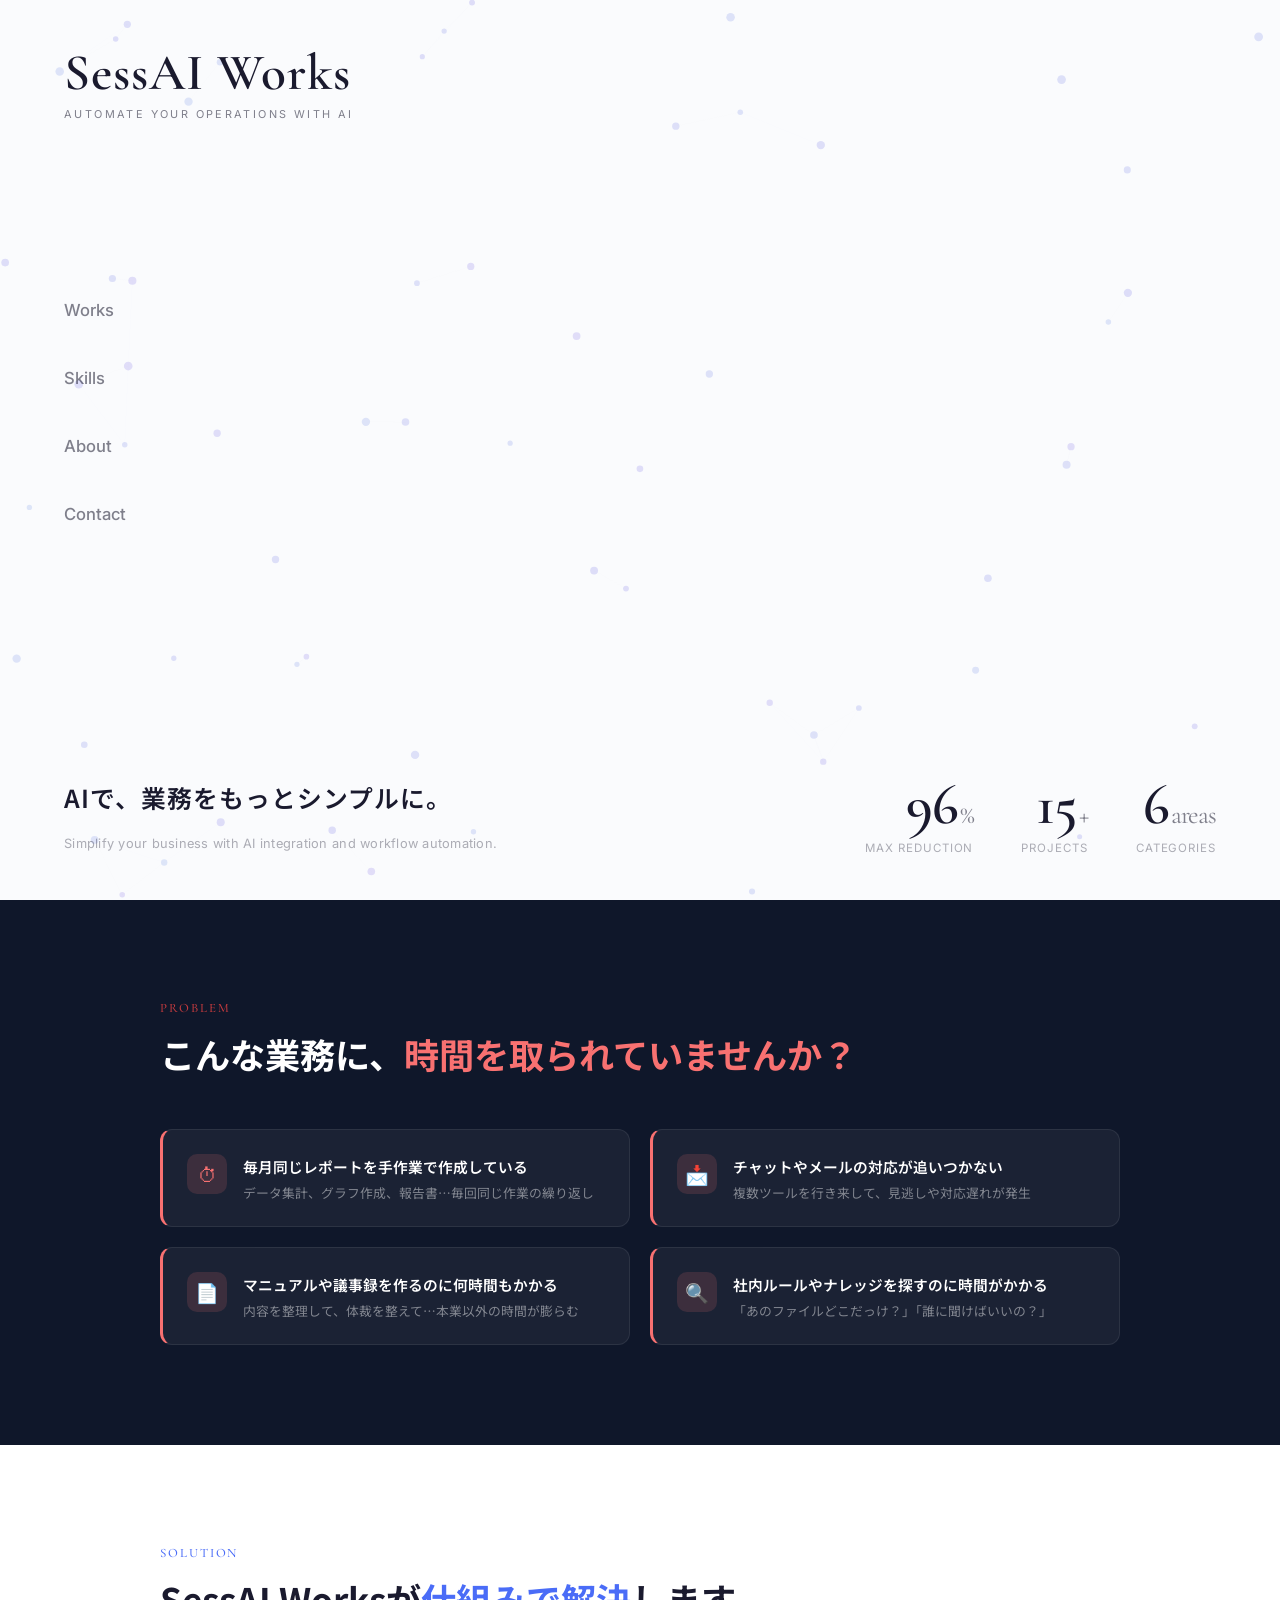
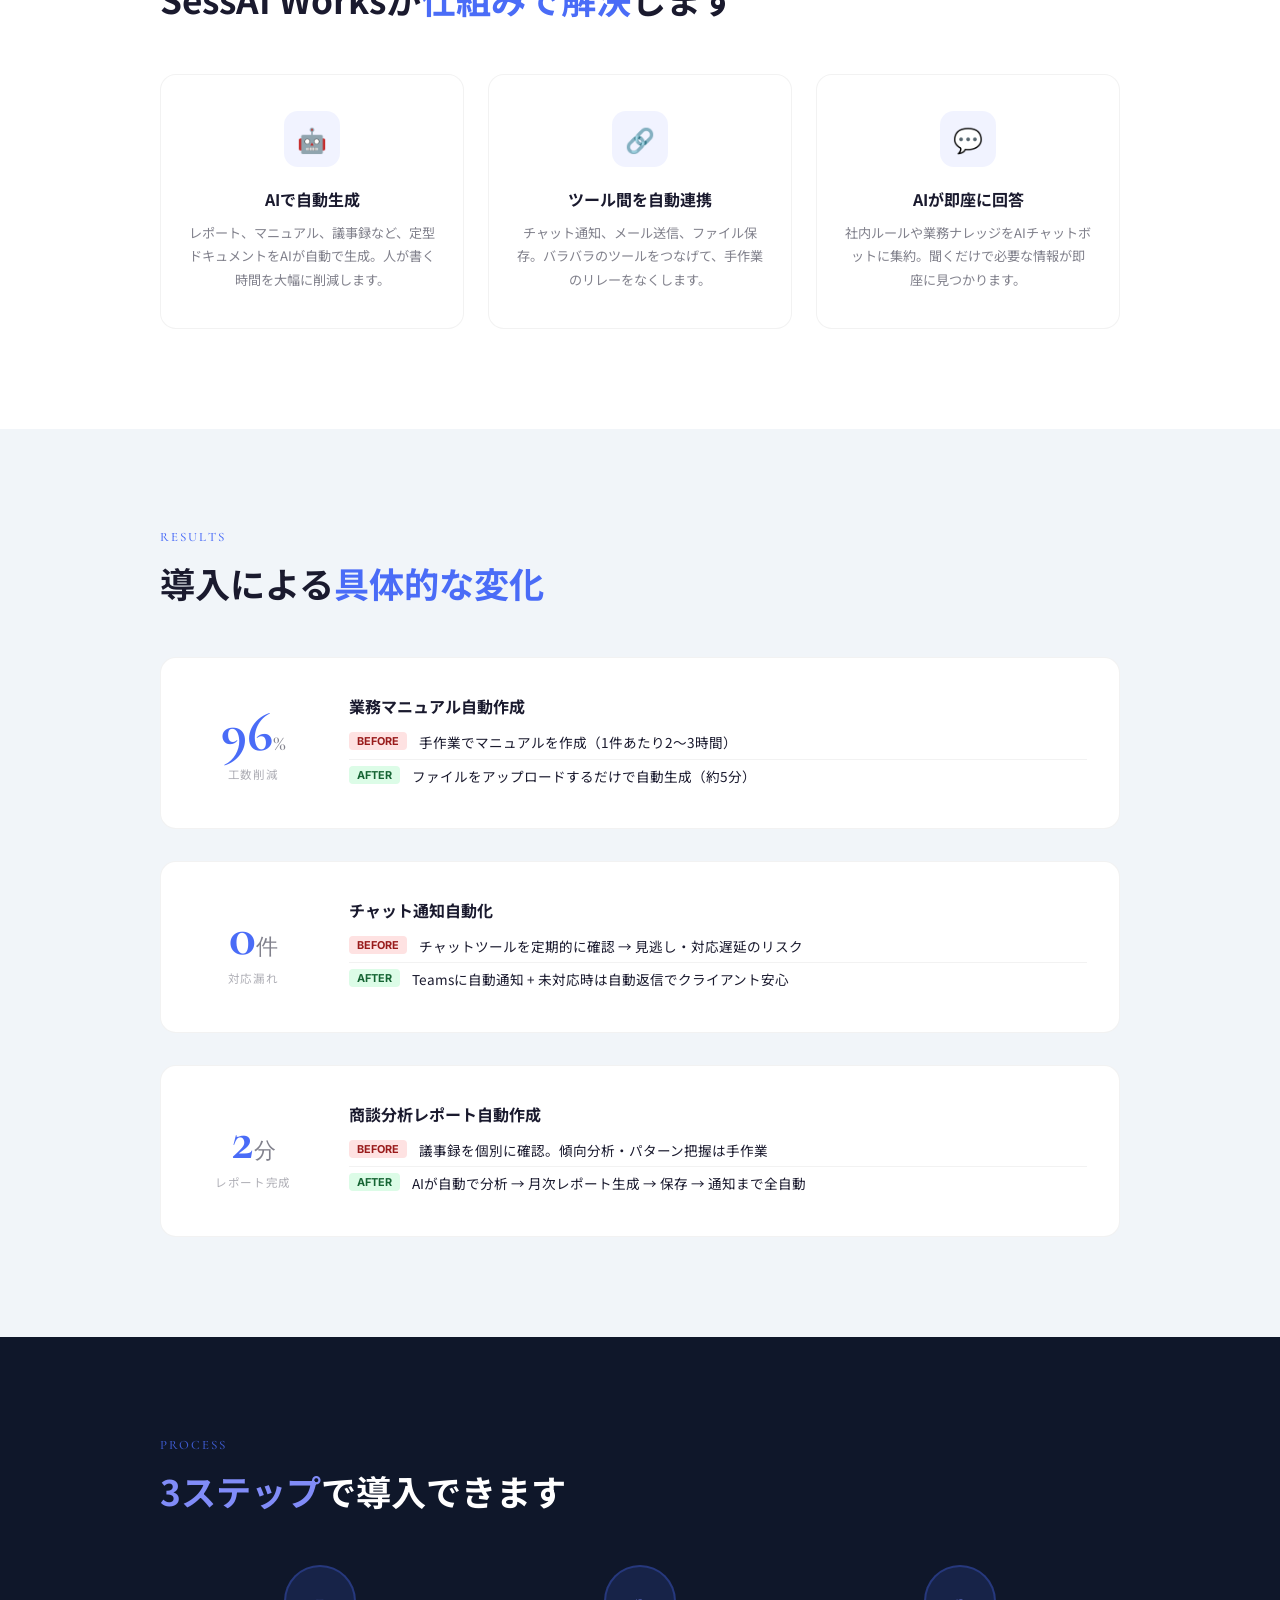
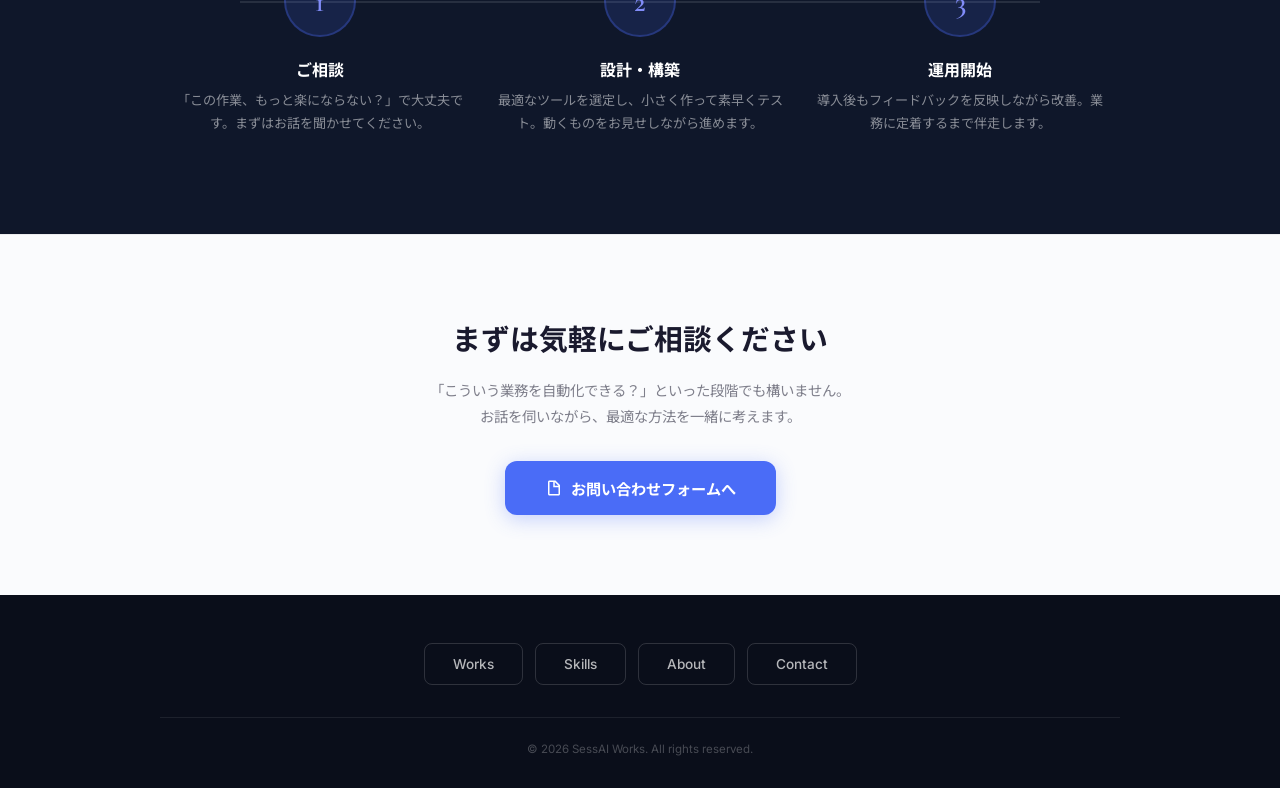
==== index.html @ 633308e2 "全ページ: フッターをナビボタン+コピーライトのみにシンプル化 - ブランド説明・Contact情報・Pagesヘッダーを削除 - Works/Skills/About/Contactの4ボタンを横並" ====
<!DOCTYPE html>
<html lang="ja">
<head>
<meta charset="UTF-8">
<meta name="viewport" content="width=device-width, initial-scale=1.0">
<title>SessAI Works — Automate your operations with AI</title>
<meta name="description" content="SessAI Works - AIやノーコードツールを活用した業務自動化。">
<link rel="preconnect" href="https://fonts.googleapis.com">
<link rel="preconnect" href="https://fonts.gstatic.com" crossorigin>
<link href="https://fonts.googleapis.com/css2?family=Cormorant+Garamond:wght@400;500;600;700&family=Noto+Sans+JP:wght@300;400;500;600;700&family=Inter:wght@300;400;500;600;700&display=swap" rel="stylesheet">
<link rel="stylesheet" href="css/style.css">
<link rel="stylesheet" href="css/lp.css">
<link rel="stylesheet" href="css/animations.css">
</head>
<body class="page-lp">

<!-- ===== FIRST VIEW (既存) ===== -->
<canvas id="bg-canvas"></canvas>

<div class="home-overlay">
  <div class="home-identity wipe-group">
    <h1 class="brand-name wipe-reveal">SessAI Works</h1>
    <p class="brand-tagline wipe-reveal">Automate your operations with AI</p>
  </div>

  <nav class="home-nav reveal-up">
    <a href="works.html">Works</a>
    <a href="skills.html">Skills</a>
    <a href="about.html">About</a>
    <a href="contact.html">Contact</a>
  </nav>

  <div class="home-bottom">
    <div class="home-headline">
      <p class="headline-ja wipe-reveal">AIで、業務をもっとシンプルに。</p>
      <p class="headline-en wipe-reveal">Simplify your business with AI integration and workflow automation.</p>
    </div>
    <div class="home-numbers reveal-up" id="home-numbers">
      <div class="number-item">
        <span class="number-value" id="stat-reduction">96<span class="number-unit">%</span></span>
        <span class="number-label">Max Reduction</span>
      </div>
      <div class="number-item">
        <span class="number-value" id="stat-projects">15<span class="number-unit">+</span></span>
        <span class="number-label">Projects</span>
      </div>
      <div class="number-item">
        <span class="number-value" id="stat-categories">6<span class="number-unit">areas</span></span>
        <span class="number-label">Categories</span>
      </div>
    </div>
  </div>
</div>

<!-- ===== 1. PAIN POINTS — 課題提起 ===== -->
<section class="lp-section lp-pain">
  <div class="lp-inner">
    <p class="lp-section-label wipe-reveal">Problem</p>
    <h2 class="lp-section-title wipe-reveal">こんな業務に、<span class="accent">時間を取られていませんか？</span></h2>
    <div class="lp-pain-list stagger-children">
      <div class="lp-pain-item">
        <div class="lp-pain-icon">⏱</div>
        <div>
          <div class="lp-pain-text">毎月同じレポートを手作業で作成している</div>
          <div class="lp-pain-sub">データ集計、グラフ作成、報告書…毎回同じ作業の繰り返し</div>
        </div>
      </div>
      <div class="lp-pain-item">
        <div class="lp-pain-icon">📩</div>
        <div>
          <div class="lp-pain-text">チャットやメールの対応が追いつかない</div>
          <div class="lp-pain-sub">複数ツールを行き来して、見逃しや対応遅れが発生</div>
        </div>
      </div>
      <div class="lp-pain-item">
        <div class="lp-pain-icon">📄</div>
        <div>
          <div class="lp-pain-text">マニュアルや議事録を作るのに何時間もかかる</div>
          <div class="lp-pain-sub">内容を整理して、体裁を整えて…本業以外の時間が膨らむ</div>
        </div>
      </div>
      <div class="lp-pain-item">
        <div class="lp-pain-icon">🔍</div>
        <div>
          <div class="lp-pain-text">社内ルールやナレッジを探すのに時間がかかる</div>
          <div class="lp-pain-sub">「あのファイルどこだっけ？」「誰に聞けばいいの？」</div>
        </div>
      </div>
    </div>
  </div>
</section>

<!-- ===== 2. SOLUTION — 解決策 ===== -->
<section class="lp-section lp-solution">
  <div class="lp-inner">
    <p class="lp-section-label wipe-reveal">Solution</p>
    <h2 class="lp-section-title wipe-reveal">SessAI Worksが<span class="accent">仕組みで解決</span>します</h2>
    <div class="lp-solution-grid stagger-children">
      <div class="lp-solution-card">
        <div class="lp-solution-icon">🤖</div>
        <h3>AIで自動生成</h3>
        <p>レポート、マニュアル、議事録など、定型ドキュメントをAIが自動で生成。人が書く時間を大幅に削減します。</p>
      </div>
      <div class="lp-solution-card">
        <div class="lp-solution-icon">🔗</div>
        <h3>ツール間を自動連携</h3>
        <p>チャット通知、メール送信、ファイル保存。バラバラのツールをつなげて、手作業のリレーをなくします。</p>
      </div>
      <div class="lp-solution-card">
        <div class="lp-solution-icon">💬</div>
        <h3>AIが即座に回答</h3>
        <p>社内ルールや業務ナレッジをAIチャットボットに集約。聞くだけで必要な情報が即座に見つかります。</p>
      </div>
    </div>
  </div>
</section>

<!-- ===== 3. RESULTS — Before/After 実績 ===== -->
<section class="lp-section lp-results">
  <div class="lp-inner">
    <p class="lp-section-label wipe-reveal">Results</p>
    <h2 class="lp-section-title wipe-reveal">導入による<span class="accent">具体的な変化</span></h2>
    <div class="lp-results-grid" id="lp-results-grid">
      <!-- data.jsから動的に生成、フォールバックは下記 -->
      <div class="lp-result-item reveal-up">
        <div class="lp-result-number">
          <div class="big">96<span class="unit">%</span></div>
          <div class="label">工数削減</div>
        </div>
        <div class="lp-result-body">
          <h3>業務マニュアル自動作成</h3>
          <div class="lp-result-ba">
            <span class="lp-result-ba-tag before">Before</span>
            <span class="lp-result-ba-text">手作業でマニュアルを作成（1件あたり2〜3時間）</span>
          </div>
          <div class="lp-result-ba">
            <span class="lp-result-ba-tag after">After</span>
            <span class="lp-result-ba-text">ファイルをアップロードするだけで自動生成（約5分）</span>
          </div>
        </div>
      </div>
      <div class="lp-result-item reveal-up">
        <div class="lp-result-number">
          <div class="big">0<span class="unit">件</span></div>
          <div class="label">対応漏れ</div>
        </div>
        <div class="lp-result-body">
          <h3>チャット通知自動化</h3>
          <div class="lp-result-ba">
            <span class="lp-result-ba-tag before">Before</span>
            <span class="lp-result-ba-text">チャットツールを定期的に確認 → 見逃し・対応遅延のリスク</span>
          </div>
          <div class="lp-result-ba">
            <span class="lp-result-ba-tag after">After</span>
            <span class="lp-result-ba-text">Teamsに自動通知 + 未対応時は自動返信でクライアント安心</span>
          </div>
        </div>
      </div>
      <div class="lp-result-item reveal-up">
        <div class="lp-result-number">
          <div class="big">2<span class="unit">分</span></div>
          <div class="label">レポート完成</div>
        </div>
        <div class="lp-result-body">
          <h3>商談分析レポート自動作成</h3>
          <div class="lp-result-ba">
            <span class="lp-result-ba-tag before">Before</span>
            <span class="lp-result-ba-text">議事録を個別に確認。傾向分析・パターン把握は手作業</span>
          </div>
          <div class="lp-result-ba">
            <span class="lp-result-ba-tag after">After</span>
            <span class="lp-result-ba-text">AIが自動で分析 → 月次レポート生成 → 保存 → 通知まで全自動</span>
          </div>
        </div>
      </div>
    </div>
  </div>
</section>

<!-- ===== 4. PROCESS — 導入の流れ（ダーク背景） ===== -->
<section class="lp-section lp-process">
  <div class="lp-inner">
    <p class="lp-section-label wipe-reveal">Process</p>
    <h2 class="lp-section-title wipe-reveal"><span class="accent">3ステップ</span>で導入できます</h2>
    <div class="lp-process-steps stagger-children">
      <div class="lp-process-step">
        <div class="lp-step-number">1</div>
        <div class="lp-step-title">ご相談</div>
        <div class="lp-step-desc">「この作業、もっと楽にならない？」で大丈夫です。まずはお話を聞かせてください。</div>
      </div>
      <div class="lp-process-step">
        <div class="lp-step-number">2</div>
        <div class="lp-step-title">設計・構築</div>
        <div class="lp-step-desc">最適なツールを選定し、小さく作って素早くテスト。動くものをお見せしながら進めます。</div>
      </div>
      <div class="lp-process-step">
        <div class="lp-step-number">3</div>
        <div class="lp-step-title">運用開始</div>
        <div class="lp-step-desc">導入後もフィードバックを反映しながら改善。業務に定着するまで伴走します。</div>
      </div>
    </div>
  </div>
</section>

<!-- ===== 5. CTA — お問い合わせ ===== -->
<section class="lp-cta">
  <div class="lp-inner">
    <h2 class="lp-cta-title reveal-up">まずは気軽にご相談ください</h2>
    <p class="lp-cta-desc reveal-up">「こういう業務を自動化できる？」といった段階でも構いません。<br>お話を伺いながら、最適な方法を一緒に考えます。</p>
    <a href="https://forms.gle/avxAvwP63AWKmj4L9" target="_blank" rel="noopener noreferrer" class="lp-cta-button reveal-up">
      <svg viewBox="0 0 24 24"><path d="M14 2H6c-1.1 0-2 .9-2 2v16c0 1.1.9 2 2 2h12c1.1 0 2-.9 2-2V8l-6-6zm-1 2l5 5h-5V4zM6 20V4h5v7h7v9H6z"/></svg>
      お問い合わせフォームへ
    </a>
  </div>
</section>

<!-- Footer -->
<footer class="lp-footer">
  <div class="lp-footer-nav-buttons">
    <a href="works.html">Works</a>
    <a href="skills.html">Skills</a>
    <a href="about.html">About</a>
    <a href="contact.html">Contact</a>
  </div>
  <div class="lp-footer-bottom">
    <p>&copy; 2026 SessAI Works. All rights reserved.</p>
  </div>
</footer>

<script src="js/main.js"></script>
<script src="js/animations.js"></script>
</body>
</html>
---- css/style.css ----
/* ============================================================
   SessAI Works — Portfolio Style
   White-based minimal design
   ============================================================ */

/* --- CSS Variables --- */
:root {
  --color-text: #1a1a2e;
  --color-text-secondary: rgba(26, 26, 46, 0.55);
  --color-text-tertiary: rgba(26, 26, 46, 0.35);
  --color-bg: #fafbfd;
  --color-accent: #4a6cf7;
  --color-accent-light: rgba(74, 108, 247, 0.08);
  --font-display: 'Cormorant Garamond', 'Georgia', serif;
  --font-body: 'Noto Sans JP', 'Inter', 'Hiragino Sans', sans-serif;
  --font-sans: 'Inter', 'Noto Sans JP', sans-serif;
}

/* --- Reset --- */
*, *::before, *::after { margin: 0; padding: 0; box-sizing: border-box; }
html { -webkit-font-smoothing: antialiased; -moz-osx-font-smoothing: grayscale; }
body {
  font-family: var(--font-body);
  color: var(--color-text);
  background: var(--color-bg);
  overflow: hidden;
  height: 100vh;
  width: 100vw;
}

body.page-lp {
  overflow-x: hidden;
  overflow-y: auto;
  height: auto;
}
a { color: inherit; text-decoration: none; }

/* --- Canvas Background --- */
#bg-canvas {
  position: fixed;
  top: 0;
  left: 0;
  width: 100%;
  height: 100%;
  z-index: 0;
}

/* --- Home Overlay --- */
.home-overlay {
  position: relative;
  z-index: 1;
  width: 100%;
  height: 100vh;
  height: 100dvh;
  display: flex;
  flex-direction: column;
  justify-content: space-between;
  padding: clamp(32px, 5vh, 56px) clamp(32px, 5vw, 72px);
}

/* --- Identity --- */
.home-identity {}

.brand-name {
  font-family: var(--font-display);
  font-size: clamp(1.8rem, 4vw, 3.6rem);
  font-weight: 600;
  letter-spacing: 0.02em;
  color: var(--color-text);
  line-height: 1.1;
}

.brand-tagline {
  font-family: var(--font-sans);
  font-size: clamp(0.65rem, 0.85vw, 0.72rem);
  font-weight: 400;
  color: var(--color-text-secondary);
  margin-top: 6px;
  letter-spacing: 0.22em;
  text-transform: uppercase;
}

/* --- Navigation --- */
.home-nav {
  display: flex;
  flex-direction: column;
  gap: 12px;
  margin-top: -8vh;
}

.home-nav a {
  font-family: var(--font-sans);
  font-size: clamp(0.9rem, 1.3vw, 1.05rem);
  font-weight: 500;
  color: var(--color-text-secondary);
  transition: color 0.3s ease, transform 0.3s ease;
  display: inline-block;
  width: fit-content;
  position: relative;
  padding: 6px 0;
  min-height: 44px;
  line-height: 44px;
}

.home-nav a::after {
  content: '';
  position: absolute;
  bottom: 4px;
  left: 0;
  width: 0;
  height: 1.5px;
  background: var(--color-accent);
  transition: width 0.3s ease;
}

.home-nav a:hover {
  color: var(--color-text);
  transform: translateX(6px);
}

.home-nav a:hover::after {
  width: 100%;
}

/* --- Bottom Section --- */
.home-bottom {
  display: flex;
  justify-content: space-between;
  align-items: flex-end;
  gap: 40px;
}

/* Headline */
.home-headline {
  max-width: 560px;
}

.headline-ja {
  font-family: var(--font-body);
  font-size: clamp(1rem, 2vw, 1.55rem);
  font-weight: 600;
  line-height: 1.9;
  color: var(--color-text);
  letter-spacing: 0.04em;
}

.headline-en {
  font-family: var(--font-sans);
  font-size: clamp(0.7rem, 1vw, 0.85rem);
  font-weight: 400;
  color: var(--color-text-tertiary);
  margin-top: 12px;
  line-height: 1.7;
  letter-spacing: 0.02em;
}

/* Numbers */
.home-numbers {
  display: flex;
  gap: clamp(24px, 4vw, 48px);
}

.number-item {
  display: flex;
  flex-direction: column;
  align-items: flex-end;
  text-align: right;
}

.number-value {
  font-family: var(--font-display);
  font-size: clamp(2rem, 4.5vw, 3.8rem);
  font-weight: 600;
  color: var(--color-text);
  line-height: 1;
  letter-spacing: -0.02em;
}

.number-unit {
  font-size: 0.45em;
  font-weight: 400;
  color: var(--color-text-secondary);
  margin-left: 2px;
  vertical-align: baseline;
}

.number-label {
  font-family: var(--font-sans);
  font-size: clamp(0.65rem, 0.9vw, 0.75rem);
  font-weight: 400;
  color: var(--color-text-tertiary);
  margin-top: 6px;
  letter-spacing: 0.08em;
  text-transform: uppercase;
}

/* --- Animations --- */
@keyframes fadeUp {
  from {
    opacity: 0;
    transform: translateY(18px);
  }
  to {
    opacity: 1;
    transform: translateY(0);
  }
}

/* --- Reduced motion --- */
@media (prefers-reduced-motion: reduce) {
  *, *::before, *::after {
    animation-duration: 0.01ms !important;
    transition-duration: 0.01ms !important;
  }
  #bg-canvas { display: none; }
}

/* ============================================================
   RESPONSIVE
   ============================================================ */
@media (max-width: 768px) {
  .home-bottom {
    flex-direction: column;
    align-items: flex-start;
    gap: 24px;
  }

  .home-numbers {
    align-self: flex-start;
  }

  .number-item {
    align-items: flex-start;
    text-align: left;
  }

  .home-nav {
    margin-top: -4vh;
    gap: 4px;
  }

  .home-nav a {
    min-height: 44px;
    line-height: 44px;
    padding: 0;
  }

  .brand-tagline {
    font-size: 0.65rem;
  }
}

@media (max-width: 480px) {
  .home-overlay {
    padding: 20px;
  }

  .home-nav {
    margin-top: 0;
    gap: 0;
  }

  .home-numbers {
    gap: 20px;
  }

  .headline-en br {
    display: none;
  }
}

/* Landscape phones: tighter spacing */
@media (max-height: 500px) {
  .home-overlay {
    padding: 16px clamp(24px, 5vw, 72px);
  }

  .home-nav {
    margin-top: 0;
    gap: 0;
  }

  .home-nav a {
    min-height: 36px;
    line-height: 36px;
  }

  .number-value {
    font-size: 1.8rem;
  }
}
---- css/lp.css ----
/* ============================================================
   SessAI Works — Landing Page Sections
   Visual rhythm: light → light → light → DARK → ACCENT
   ============================================================ */

/* --- Shared LP Section --- */
.lp-section {
  padding: 100px 24px;
  position: relative;
}

.lp-inner {
  max-width: 960px;
  margin: 0 auto;
}

.lp-section-label {
  font-family: var(--font-display);
  font-size: clamp(0.7rem, 1vw, 0.85rem);
  font-weight: 500;
  color: var(--color-accent);
  letter-spacing: 0.15em;
  text-transform: uppercase;
  margin-bottom: 12px;
}

.lp-section-title {
  font-family: var(--font-body);
  font-size: clamp(1.5rem, 3vw, 2.2rem);
  font-weight: 700;
  color: var(--color-text);
  line-height: 1.5;
  margin-bottom: 48px;
}

.lp-section-title .accent {
  color: var(--color-accent);
}

/* ============================================================
   1. PAIN POINTS — 課題提起
   White bg, bold typography, red-ish accents
   ============================================================ */
.lp-pain {
  background: #0f172a;
  color: #fff;
}

.lp-pain .lp-section-label {
  color: rgba(239, 68, 68, 0.8);
}

.lp-pain .lp-section-title {
  color: #fff;
}

.lp-pain .lp-section-title .accent {
  color: #f87171;
}

.lp-pain-list {
  display: grid;
  grid-template-columns: repeat(2, 1fr);
  gap: 20px;
}

.lp-pain-item {
  display: flex;
  gap: 16px;
  align-items: flex-start;
  padding: 24px;
  background: rgba(255, 255, 255, 0.05);
  border-radius: 12px;
  border: 1px solid rgba(255, 255, 255, 0.08);
  border-left: 3px solid #f87171;
  transition: transform 0.3s ease, box-shadow 0.3s ease, background 0.3s ease;
}

.lp-pain-item:hover {
  transform: translateY(-3px);
  background: rgba(255, 255, 255, 0.08);
  box-shadow: 0 12px 32px rgba(0, 0, 0, 0.2);
}

.lp-pain-icon {
  flex-shrink: 0;
  width: 40px;
  height: 40px;
  border-radius: 10px;
  background: rgba(248, 113, 113, 0.15);
  color: #f87171;
  display: flex;
  align-items: center;
  justify-content: center;
  font-size: 1.2rem;
}

.lp-pain-text {
  font-size: 0.92rem;
  font-weight: 600;
  color: #fff;
  line-height: 1.7;
}

.lp-pain-sub {
  font-size: 0.8rem;
  color: rgba(255, 255, 255, 0.45);
  margin-top: 4px;
  font-weight: 400;
}

/* ============================================================
   2. SOLUTION — 解決策
   Subtle gradient bg, icon cards
   ============================================================ */
.lp-solution {
  background: #fff;
}

.lp-solution-grid {
  display: grid;
  grid-template-columns: repeat(3, 1fr);
  gap: 24px;
}

.lp-solution-card {
  background: #fff;
  border-radius: 16px;
  padding: 36px 28px;
  text-align: center;
  border: 1px solid rgba(0, 0, 0, 0.05);
  transition: transform 0.3s ease, box-shadow 0.3s ease;
  position: relative;
  overflow: hidden;
}

.lp-solution-card::before {
  content: '';
  position: absolute;
  top: 0;
  left: 0;
  right: 0;
  height: 3px;
  background: var(--color-accent);
  transform: scaleX(0);
  transform-origin: left;
  transition: transform 0.4s ease;
}

.lp-solution-card:hover {
  transform: translateY(-6px);
  box-shadow: 0 20px 48px rgba(74, 108, 247, 0.1);
}

.lp-solution-card:hover::before {
  transform: scaleX(1);
}

.lp-solution-icon {
  width: 56px;
  height: 56px;
  border-radius: 14px;
  background: var(--color-accent-light);
  color: var(--color-accent);
  display: flex;
  align-items: center;
  justify-content: center;
  margin: 0 auto 20px;
  font-size: 1.5rem;
}

.lp-solution-card h3 {
  font-size: 1rem;
  font-weight: 700;
  color: var(--color-text);
  margin-bottom: 10px;
}

.lp-solution-card p {
  font-size: 0.82rem;
  color: var(--color-text-secondary);
  line-height: 1.8;
}

/* ============================================================
   3. RESULTS — Before/After 実績
   White bg, big numbers, dramatic contrast
   ============================================================ */
.lp-results {
  background: #f1f5f9;
}

.lp-results-grid {
  display: flex;
  flex-direction: column;
  gap: 32px;
}

.lp-result-item {
  background: #fff;
  border-radius: 16px;
  padding: 36px 32px;
  border: 1px solid rgba(0, 0, 0, 0.05);
  display: flex;
  align-items: center;
  gap: 36px;
  transition: transform 0.3s ease, box-shadow 0.3s ease;
}

.lp-result-item:hover {
  transform: translateY(-3px);
  box-shadow: 0 16px 40px rgba(0, 0, 0, 0.06);
}

.lp-result-number {
  flex-shrink: 0;
  text-align: center;
  min-width: 120px;
}

.lp-result-number .big {
  font-family: var(--font-display);
  font-size: clamp(2.5rem, 5vw, 3.5rem);
  font-weight: 700;
  color: var(--color-accent);
  line-height: 1;
}

.lp-result-number .unit {
  font-size: 0.4em;
  font-weight: 400;
  color: var(--color-text-secondary);
}

.lp-result-number .label {
  font-family: var(--font-sans);
  font-size: 0.72rem;
  color: var(--color-text-tertiary);
  margin-top: 6px;
  letter-spacing: 0.05em;
}

.lp-result-body {
  flex: 1;
}

.lp-result-body h3 {
  font-size: 1rem;
  font-weight: 700;
  color: var(--color-text);
  margin-bottom: 8px;
}

.lp-result-ba {
  display: flex;
  gap: 12px;
  align-items: flex-start;
  padding: 6px 0;
}

.lp-result-ba + .lp-result-ba {
  border-top: 1px solid rgba(0, 0, 0, 0.05);
}

.lp-result-ba-tag {
  font-family: var(--font-sans);
  font-size: 0.68rem;
  font-weight: 700;
  text-transform: uppercase;
  padding: 2px 8px;
  border-radius: 4px;
  white-space: nowrap;
  flex-shrink: 0;
}

.lp-result-ba-tag.before { background: #fee2e2; color: #991b1b; }
.lp-result-ba-tag.after { background: #dcfce7; color: #166534; }

.lp-result-ba-text {
  font-size: 0.85rem;
  color: var(--color-text);
  line-height: 1.5;
}

/* ============================================================
   4. PROCESS — 導入の流れ
   DARK background for contrast break
   ============================================================ */
.lp-process {
  background: #0f172a;
  color: #fff;
}

.lp-process .lp-section-label {
  color: rgba(74, 108, 247, 0.8);
}

.lp-process .lp-section-title {
  color: #fff;
}

.lp-process .lp-section-title .accent {
  color: #818cf8;
}

.lp-process-steps {
  display: flex;
  gap: 0;
  position: relative;
}

.lp-process-steps::before {
  content: '';
  position: absolute;
  top: 36px;
  left: 80px;
  right: 80px;
  height: 2px;
  background: rgba(255, 255, 255, 0.1);
}

.lp-process-step {
  flex: 1;
  text-align: center;
  padding: 0 16px;
  position: relative;
}

.lp-step-number {
  width: 72px;
  height: 72px;
  border-radius: 50%;
  background: rgba(74, 108, 247, 0.15);
  border: 2px solid rgba(74, 108, 247, 0.3);
  color: #818cf8;
  font-family: var(--font-display);
  font-size: 1.8rem;
  font-weight: 600;
  display: flex;
  align-items: center;
  justify-content: center;
  margin: 0 auto 20px;
  position: relative;
  z-index: 1;
  transition: background 0.3s ease, border-color 0.3s ease;
}

.lp-process-step:hover .lp-step-number {
  background: rgba(74, 108, 247, 0.3);
  border-color: rgba(74, 108, 247, 0.6);
}

.lp-step-title {
  font-size: 1rem;
  font-weight: 700;
  color: #fff;
  margin-bottom: 8px;
}

.lp-step-desc {
  font-size: 0.82rem;
  color: rgba(255, 255, 255, 0.5);
  line-height: 1.7;
}

/* ============================================================
   5. CTA — お問い合わせ
   Accent gradient, strong visual weight
   ============================================================ */
.lp-cta {
  background: var(--color-bg);
  text-align: center;
  padding: 80px 24px;
  border-top: 1px solid rgba(0, 0, 0, 0.06);
}

.lp-cta-title {
  font-family: var(--font-body);
  font-size: clamp(1.3rem, 2.5vw, 1.8rem);
  font-weight: 700;
  color: var(--color-text);
  margin-bottom: 16px;
  line-height: 1.6;
}

.lp-cta-desc {
  font-size: 0.9rem;
  color: var(--color-text-secondary);
  margin-bottom: 32px;
  line-height: 1.8;
}

.lp-cta-button {
  display: inline-flex;
  align-items: center;
  gap: 8px;
  background: var(--color-accent);
  color: #fff;
  font-family: var(--font-sans);
  font-size: 0.95rem;
  font-weight: 700;
  padding: 16px 40px;
  border-radius: 12px;
  border: none;
  cursor: pointer;
  transition: transform 0.2s ease, box-shadow 0.2s ease;
  box-shadow: 0 4px 20px rgba(74, 108, 247, 0.3);
}

.lp-cta-button:hover {
  transform: translateY(-3px);
  box-shadow: 0 8px 32px rgba(74, 108, 247, 0.4);
}

.lp-cta-button svg {
  width: 18px;
  height: 18px;
  fill: currentColor;
}

/* --- LP Footer --- */
.lp-footer {
  background: #0a0e1a;
  padding: 48px 24px 32px;
}

.lp-footer-nav-buttons {
  max-width: 960px;
  margin: 0 auto;
  display: flex;
  justify-content: center;
  gap: 12px;
  padding-bottom: 32px;
  border-bottom: 1px solid rgba(255, 255, 255, 0.08);
}

.lp-footer-nav-buttons a {
  font-family: var(--font-sans);
  font-size: 0.85rem;
  font-weight: 500;
  color: rgba(255, 255, 255, 0.7);
  padding: 12px 28px;
  border: 1px solid rgba(255, 255, 255, 0.15);
  border-radius: 8px;
  text-align: center;
  transition: all 0.2s ease;
}

.lp-footer-nav-buttons a:hover {
  color: #fff;
  background: rgba(255, 255, 255, 0.08);
  border-color: rgba(255, 255, 255, 0.3);
}

.lp-footer-bottom {
  max-width: 960px;
  margin: 0 auto;
  padding-top: 24px;
  text-align: center;
}

.lp-footer-bottom p {
  font-family: var(--font-sans);
  font-size: 0.72rem;
  color: rgba(255, 255, 255, 0.25);
}

@media (max-width: 767px) {
  .lp-footer-nav-buttons {
    flex-wrap: wrap;
  }
}

/* ============================================================
   RESPONSIVE
   ============================================================ */
@media (max-width: 1023px) {
  .lp-solution-grid {
    grid-template-columns: repeat(2, 1fr);
  }
}

@media (max-width: 767px) {
  .lp-section {
    padding: 72px 20px;
  }

  .lp-pain-list {
    grid-template-columns: 1fr;
  }

  .lp-solution-grid {
    grid-template-columns: 1fr;
  }

  .lp-result-item {
    flex-direction: column;
    text-align: center;
    gap: 20px;
  }

  .lp-process-steps {
    flex-direction: column;
    gap: 32px;
  }

  .lp-process-steps::before {
    display: none;
  }

  .lp-cta {
    padding: 64px 20px;
  }
}
---- css/animations.css ----
/* ============================================================
   SessAI Works — Text Reveal Animations
   Mercari-style horizontal wipe (translateX counter-slide)
   ============================================================ */

/* --- Wipe reveal: left-to-right slide (Mercari style) --- */
.wipe-reveal {
  overflow: hidden;
  transform: translateX(-100%);
  transition: transform 0.7s cubic-bezier(.36, .11, .35, 1);
}

.wipe-reveal > .wipe-inner {
  display: block;
  transform: translateX(100%);
  transition: transform 0.7s cubic-bezier(.36, .11, .35, 1);
}

.wipe-reveal.visible {
  transform: translateX(0);
}

.wipe-reveal.visible > .wipe-inner {
  transform: translateX(0);
}

/* Stagger delays for grouped wipe elements */
.wipe-group .wipe-reveal:nth-child(1),
.wipe-group .wipe-reveal:nth-child(1) > .wipe-inner {
  transition-delay: 0s;
}

.wipe-group .wipe-reveal:nth-child(2),
.wipe-group .wipe-reveal:nth-child(2) > .wipe-inner {
  transition-delay: 0.2s;
}

.wipe-group .wipe-reveal:nth-child(3),
.wipe-group .wipe-reveal:nth-child(3) > .wipe-inner {
  transition-delay: 0.4s;
}

.wipe-group .wipe-reveal:nth-child(4),
.wipe-group .wipe-reveal:nth-child(4) > .wipe-inner {
  transition-delay: 0.6s;
}

.wipe-group .wipe-reveal:nth-child(5),
.wipe-group .wipe-reveal:nth-child(5) > .wipe-inner {
  transition-delay: 0.8s;
}

/* --- Fade-up reveal (for cards, items) --- */
.reveal-up {
  opacity: 0;
  transform: translateY(20px);
  transition: opacity 0.5s cubic-bezier(0.4, 0, 0.2, 1), transform 0.5s cubic-bezier(0.4, 0, 0.2, 1);
}

.reveal-up.visible {
  opacity: 1;
  transform: translateY(0);
}

/* --- Stagger children (for grids, lists) --- */
.stagger-children > * {
  opacity: 0;
  transform: translateY(16px);
  transition: opacity 0.5s ease, transform 0.5s ease;
}

.stagger-children.visible > * {
  opacity: 1;
  transform: translateY(0);
}

.stagger-children.visible > *:nth-child(1) { transition-delay: 0.05s; }
.stagger-children.visible > *:nth-child(2) { transition-delay: 0.1s; }
.stagger-children.visible > *:nth-child(3) { transition-delay: 0.15s; }
.stagger-children.visible > *:nth-child(4) { transition-delay: 0.2s; }
.stagger-children.visible > *:nth-child(5) { transition-delay: 0.25s; }
.stagger-children.visible > *:nth-child(6) { transition-delay: 0.3s; }
.stagger-children.visible > *:nth-child(7) { transition-delay: 0.35s; }
.stagger-children.visible > *:nth-child(8) { transition-delay: 0.4s; }
.stagger-children.visible > *:nth-child(9) { transition-delay: 0.45s; }
.stagger-children.visible > *:nth-child(10) { transition-delay: 0.5s; }
.stagger-children.visible > *:nth-child(11) { transition-delay: 0.55s; }
.stagger-children.visible > *:nth-child(12) { transition-delay: 0.6s; }

/* --- Reduced motion --- */
@media (prefers-reduced-motion: reduce) {
  .wipe-reveal,
  .wipe-reveal > .wipe-inner,
  .reveal-up,
  .stagger-children > * {
    opacity: 1 !important;
    transform: none !important;
    transition: none !important;
  }
}
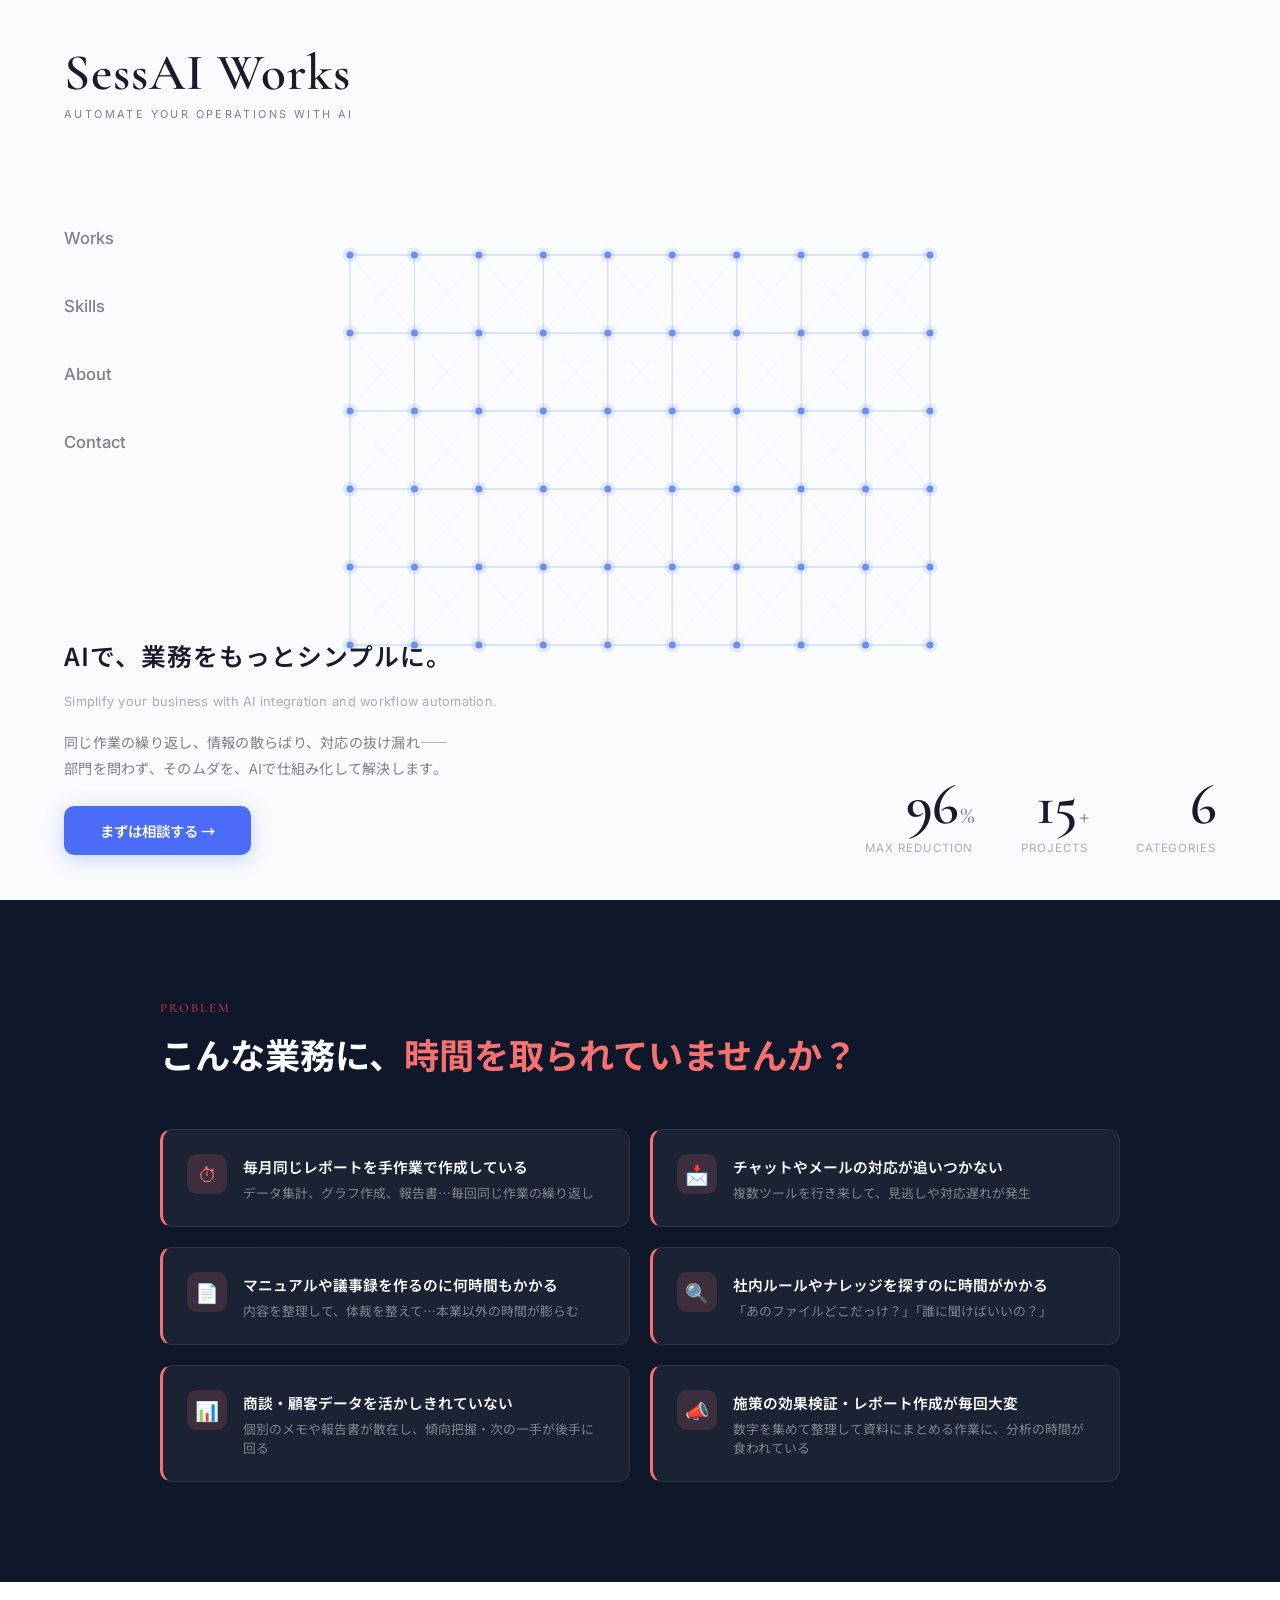
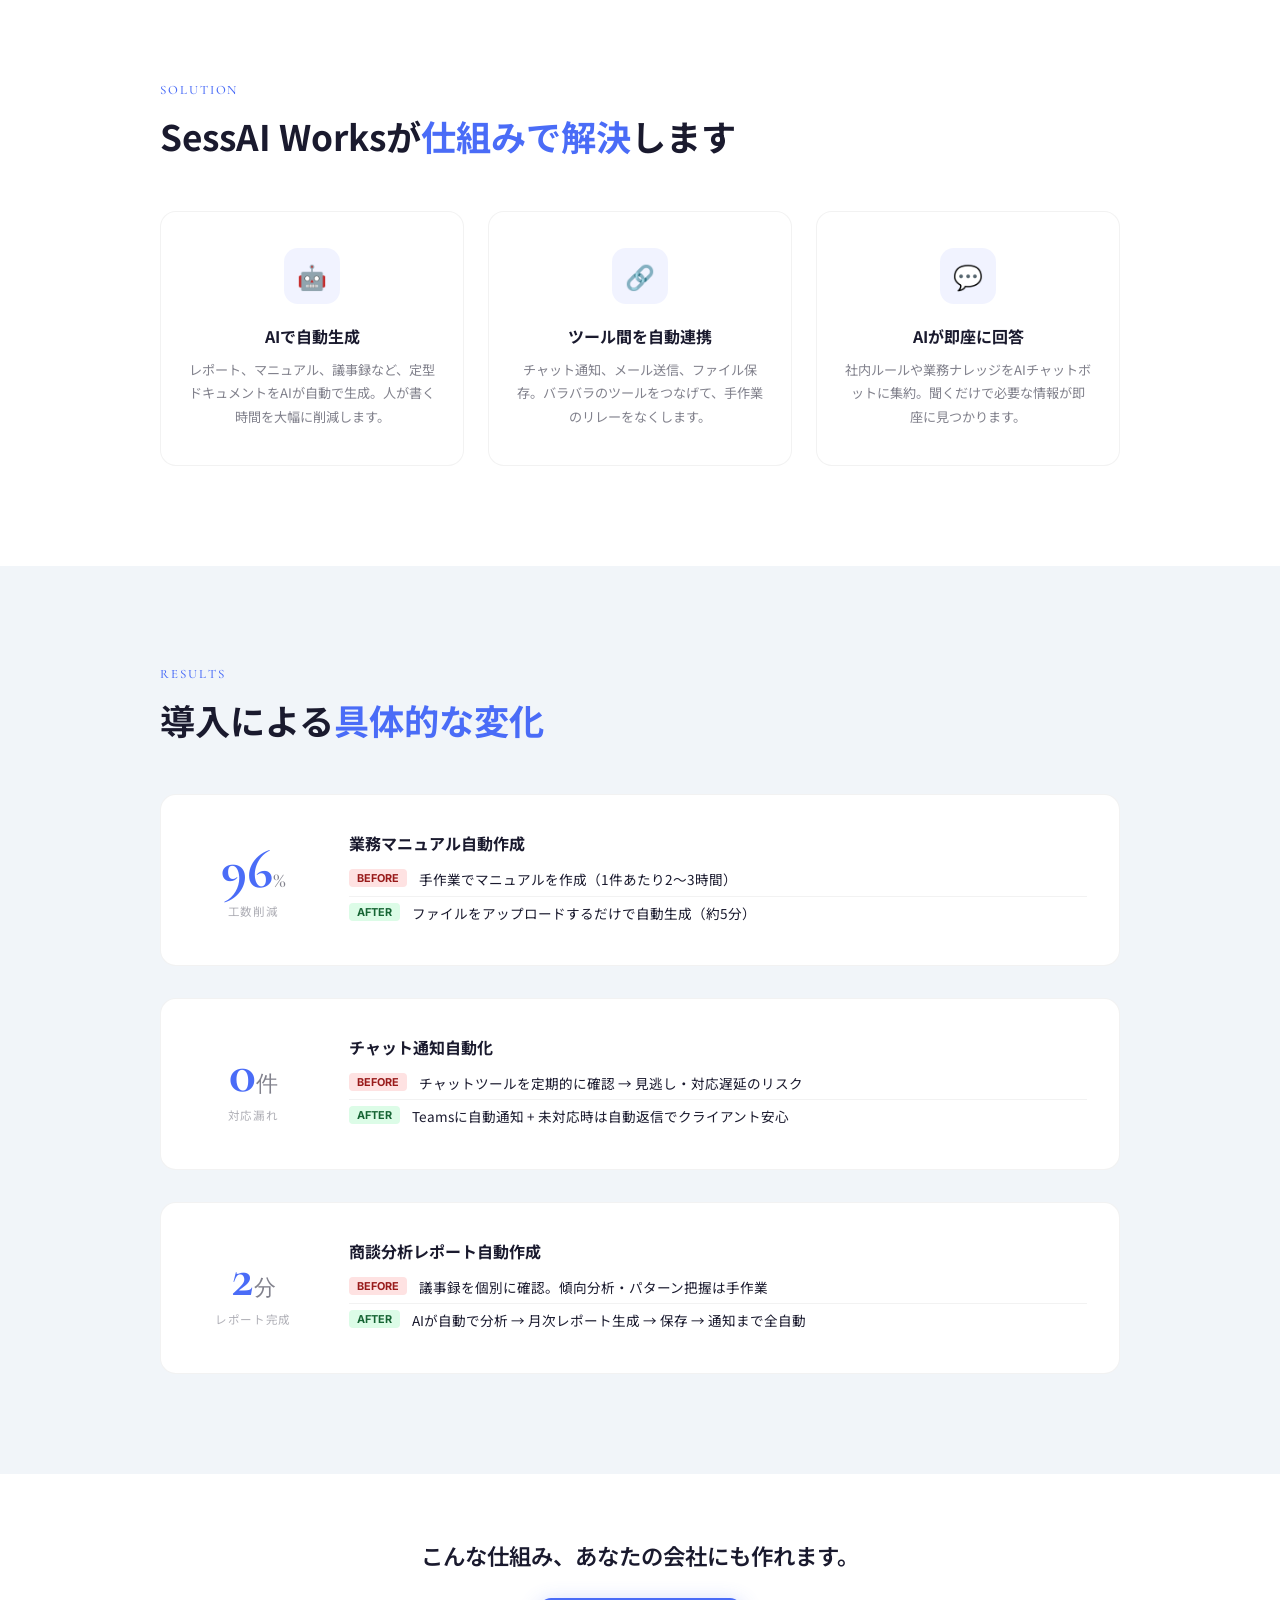
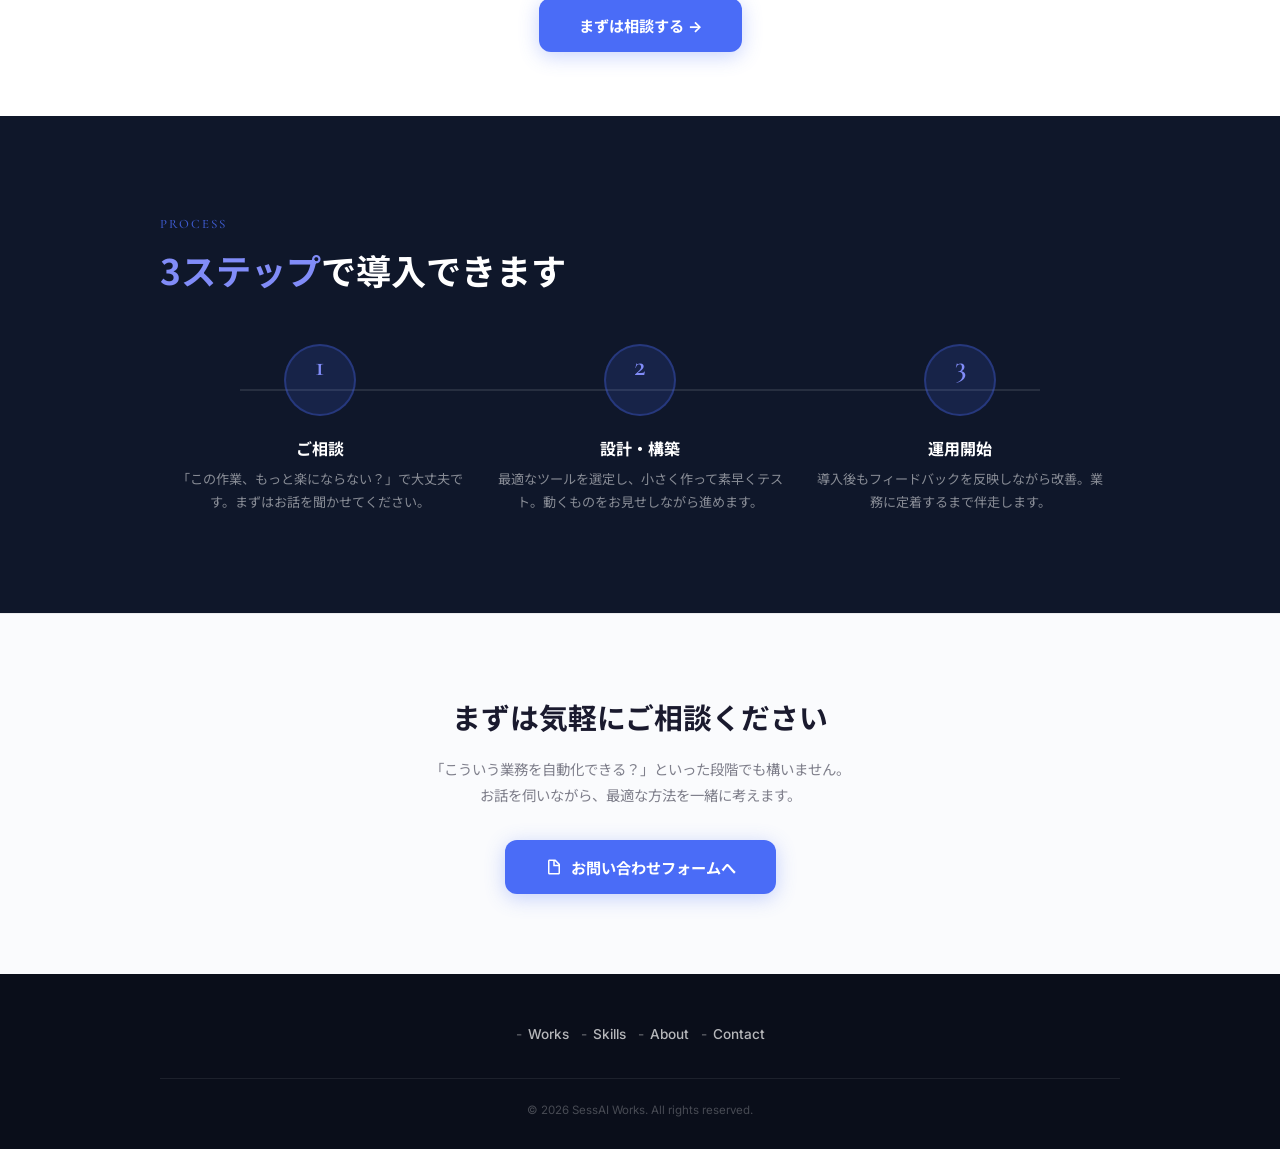
==== commit d7f4cd86: "LP改善5点: ヒーローCTA追加・Results直後CTA追加・ターゲット一文追加・Problem項目2件追加・6areas表記修正・フッターナビ簡素化 Co-Authored-By: Claude" ====
--- a/index.html
+++ b/index.html
@@ -34,6 +34,8 @@
     <div class="home-headline">
       <p class="headline-ja wipe-reveal">AIで、業務をもっとシンプルに。</p>
       <p class="headline-en wipe-reveal">Simplify your business with AI integration and workflow automation.</p>
+      <p class="headline-target wipe-reveal">同じ作業の繰り返し、情報の散らばり、対応の抜け漏れ——<br>部門を問わず、そのムダを、AIで仕組み化して解決します。</p>
+      <a href="https://forms.gle/avxAvwP63AWKmj4L9" target="_blank" rel="noopener noreferrer" class="hero-cta-button reveal-up">まずは相談する →</a>
     </div>
     <div class="home-numbers reveal-up" id="home-numbers">
       <div class="number-item">
@@ -45,7 +47,7 @@
         <span class="number-label">Projects</span>
       </div>
       <div class="number-item">
-        <span class="number-value" id="stat-categories">6<span class="number-unit">areas</span></span>
+        <span class="number-value" id="stat-categories">6</span>
         <span class="number-label">Categories</span>
       </div>
     </div>
@@ -84,6 +86,20 @@
         <div>
           <div class="lp-pain-text">社内ルールやナレッジを探すのに時間がかかる</div>
           <div class="lp-pain-sub">「あのファイルどこだっけ？」「誰に聞けばいいの？」</div>
+        </div>
+      </div>
+      <div class="lp-pain-item">
+        <div class="lp-pain-icon">📊</div>
+        <div>
+          <div class="lp-pain-text">商談・顧客データを活かしきれていない</div>
+          <div class="lp-pain-sub">個別のメモや報告書が散在し、傾向把握・次の一手が後手に回る</div>
+        </div>
+      </div>
+      <div class="lp-pain-item">
+        <div class="lp-pain-icon">📣</div>
+        <div>
+          <div class="lp-pain-text">施策の効果検証・レポート作成が毎回大変</div>
+          <div class="lp-pain-sub">数字を集めて整理して資料にまとめる作業に、分析の時間が食われている</div>
         </div>
       </div>
     </div>
@@ -177,6 +193,14 @@
   </div>
 </section>
 
+<!-- ===== Mid CTA — Results直後 ===== -->
+<section class="lp-mid-cta">
+  <div class="lp-inner">
+    <p class="lp-mid-cta-text reveal-up">こんな仕組み、あなたの会社にも作れます。</p>
+    <a href="https://forms.gle/avxAvwP63AWKmj4L9" target="_blank" rel="noopener noreferrer" class="lp-cta-button reveal-up">まずは相談する →</a>
+  </div>
+</section>
+
 <!-- ===== 4. PROCESS — 導入の流れ（ダーク背景） ===== -->
 <section class="lp-section lp-process">
   <div class="lp-inner">
--- a/css/style.css
+++ b/css/style.css
@@ -37,12 +37,13 @@
 
 /* --- Canvas Background --- */
 #bg-canvas {
-  position: fixed;
+  position: absolute;
   top: 0;
   left: 0;
   width: 100%;
-  height: 100%;
+  height: 100vh;
   z-index: 0;
+  pointer-events: none;
 }
 
 /* --- Home Overlay --- */
@@ -154,6 +155,38 @@
   letter-spacing: 0.02em;
 }
 
+.headline-target {
+  font-family: var(--font-body);
+  font-size: clamp(0.78rem, 1.1vw, 0.88rem);
+  font-weight: 400;
+  color: var(--color-text-secondary);
+  margin-top: 16px;
+  line-height: 1.9;
+  letter-spacing: 0.02em;
+}
+
+/* Hero CTA Button */
+.hero-cta-button {
+  display: inline-flex;
+  align-items: center;
+  background: var(--color-accent);
+  color: #fff;
+  font-family: var(--font-body);
+  font-size: 0.9rem;
+  font-weight: 600;
+  padding: 14px 36px;
+  border-radius: 10px;
+  transition: transform 0.2s ease, box-shadow 0.2s ease;
+  box-shadow: 0 4px 20px rgba(74, 108, 247, 0.3);
+  margin-top: 24px;
+  align-self: flex-start;
+}
+
+.hero-cta-button:hover {
+  transform: translateY(-3px);
+  box-shadow: 0 8px 32px rgba(74, 108, 247, 0.4);
+}
+
 /* Numbers */
 .home-numbers {
   display: flex;
@@ -219,6 +252,13 @@
    RESPONSIVE
    ============================================================ */
 @media (max-width: 768px) {
+  .hero-cta-button {
+    width: 100%;
+    justify-content: center;
+    padding: 16px 24px;
+    font-size: 0.92rem;
+  }
+
   .home-bottom {
     flex-direction: column;
     align-items: flex-start;
--- a/css/lp.css
+++ b/css/lp.css
@@ -7,6 +7,7 @@
 .lp-section {
   padding: 100px 24px;
   position: relative;
+  z-index: 10;
 }
 
 .lp-inner {
@@ -283,6 +284,26 @@
 }
 
 /* ============================================================
+   Mid CTA — Results直後
+   ============================================================ */
+.lp-mid-cta {
+  background: #fff;
+  text-align: center;
+  padding: 64px 24px;
+  position: relative;
+  z-index: 10;
+}
+
+.lp-mid-cta-text {
+  font-family: var(--font-body);
+  font-size: clamp(1.1rem, 2vw, 1.4rem);
+  font-weight: 600;
+  color: var(--color-text);
+  margin-bottom: 24px;
+  line-height: 1.6;
+}
+
+/* ============================================================
    4. PROCESS — 導入の流れ
    DARK background for contrast break
    ============================================================ */
@@ -312,7 +333,7 @@
 .lp-process-steps::before {
   content: '';
   position: absolute;
-  top: 36px;
+  top: 45px;
   left: 80px;
   right: 80px;
   height: 2px;
@@ -337,7 +358,8 @@
   font-size: 1.8rem;
   font-weight: 600;
   display: flex;
-  align-items: center;
+  align-items: flex-start;
+  padding-top: 2px;
   justify-content: center;
   margin: 0 auto 20px;
   position: relative;
@@ -372,6 +394,8 @@
   text-align: center;
   padding: 80px 24px;
   border-top: 1px solid rgba(0, 0, 0, 0.06);
+  position: relative;
+  z-index: 10;
 }
 
 .lp-cta-title {
@@ -422,6 +446,8 @@
 .lp-footer {
   background: #0a0e1a;
   padding: 48px 24px 32px;
+  position: relative;
+  z-index: 10;
 }
 
 .lp-footer-nav-buttons {
@@ -439,17 +465,19 @@
   font-size: 0.85rem;
   font-weight: 500;
   color: rgba(255, 255, 255, 0.7);
-  padding: 12px 28px;
-  border: 1px solid rgba(255, 255, 255, 0.15);
-  border-radius: 8px;
-  text-align: center;
-  transition: all 0.2s ease;
+  padding: 4px 0;
+  text-align: center;
+  transition: color 0.2s ease;
+}
+
+.lp-footer-nav-buttons a::before {
+  content: '-';
+  margin-right: 6px;
+  color: rgba(255, 255, 255, 0.35);
 }
 
 .lp-footer-nav-buttons a:hover {
   color: #fff;
-  background: rgba(255, 255, 255, 0.08);
-  border-color: rgba(255, 255, 255, 0.3);
 }
 
 .lp-footer-bottom {
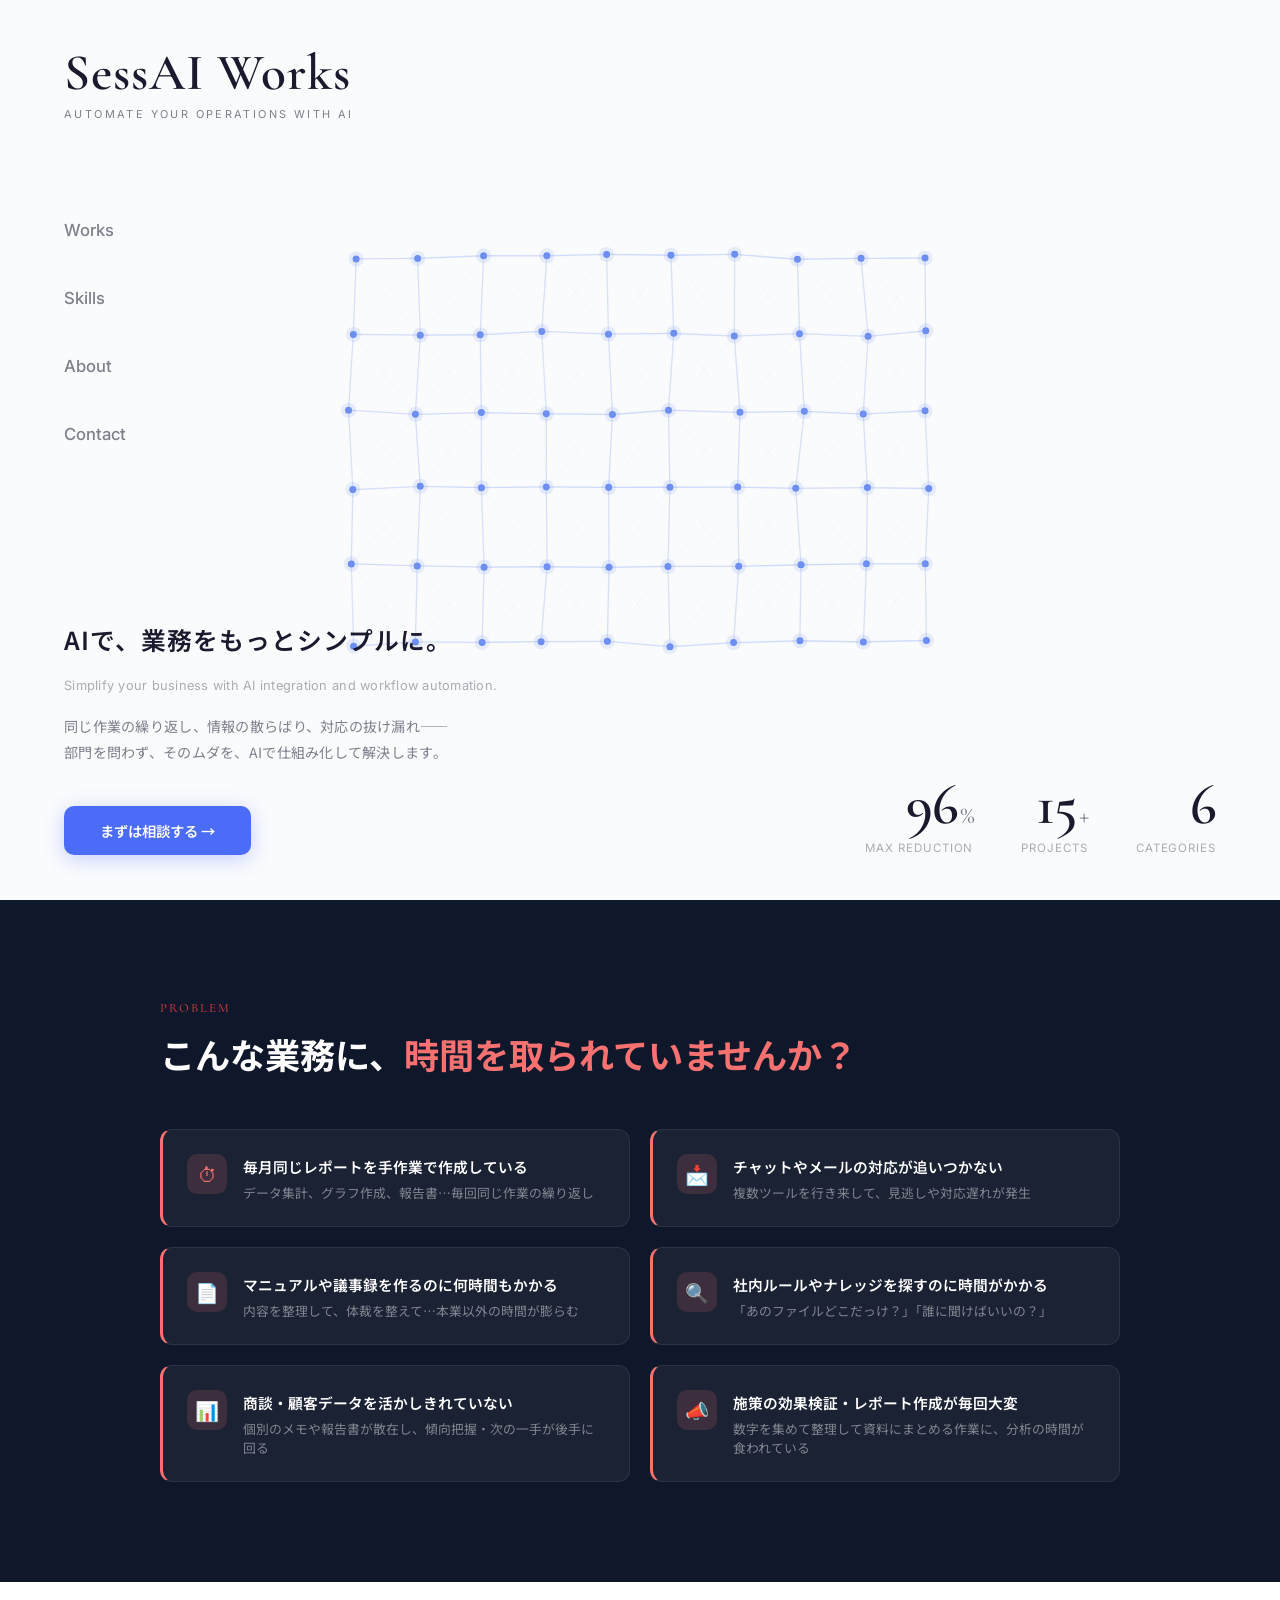
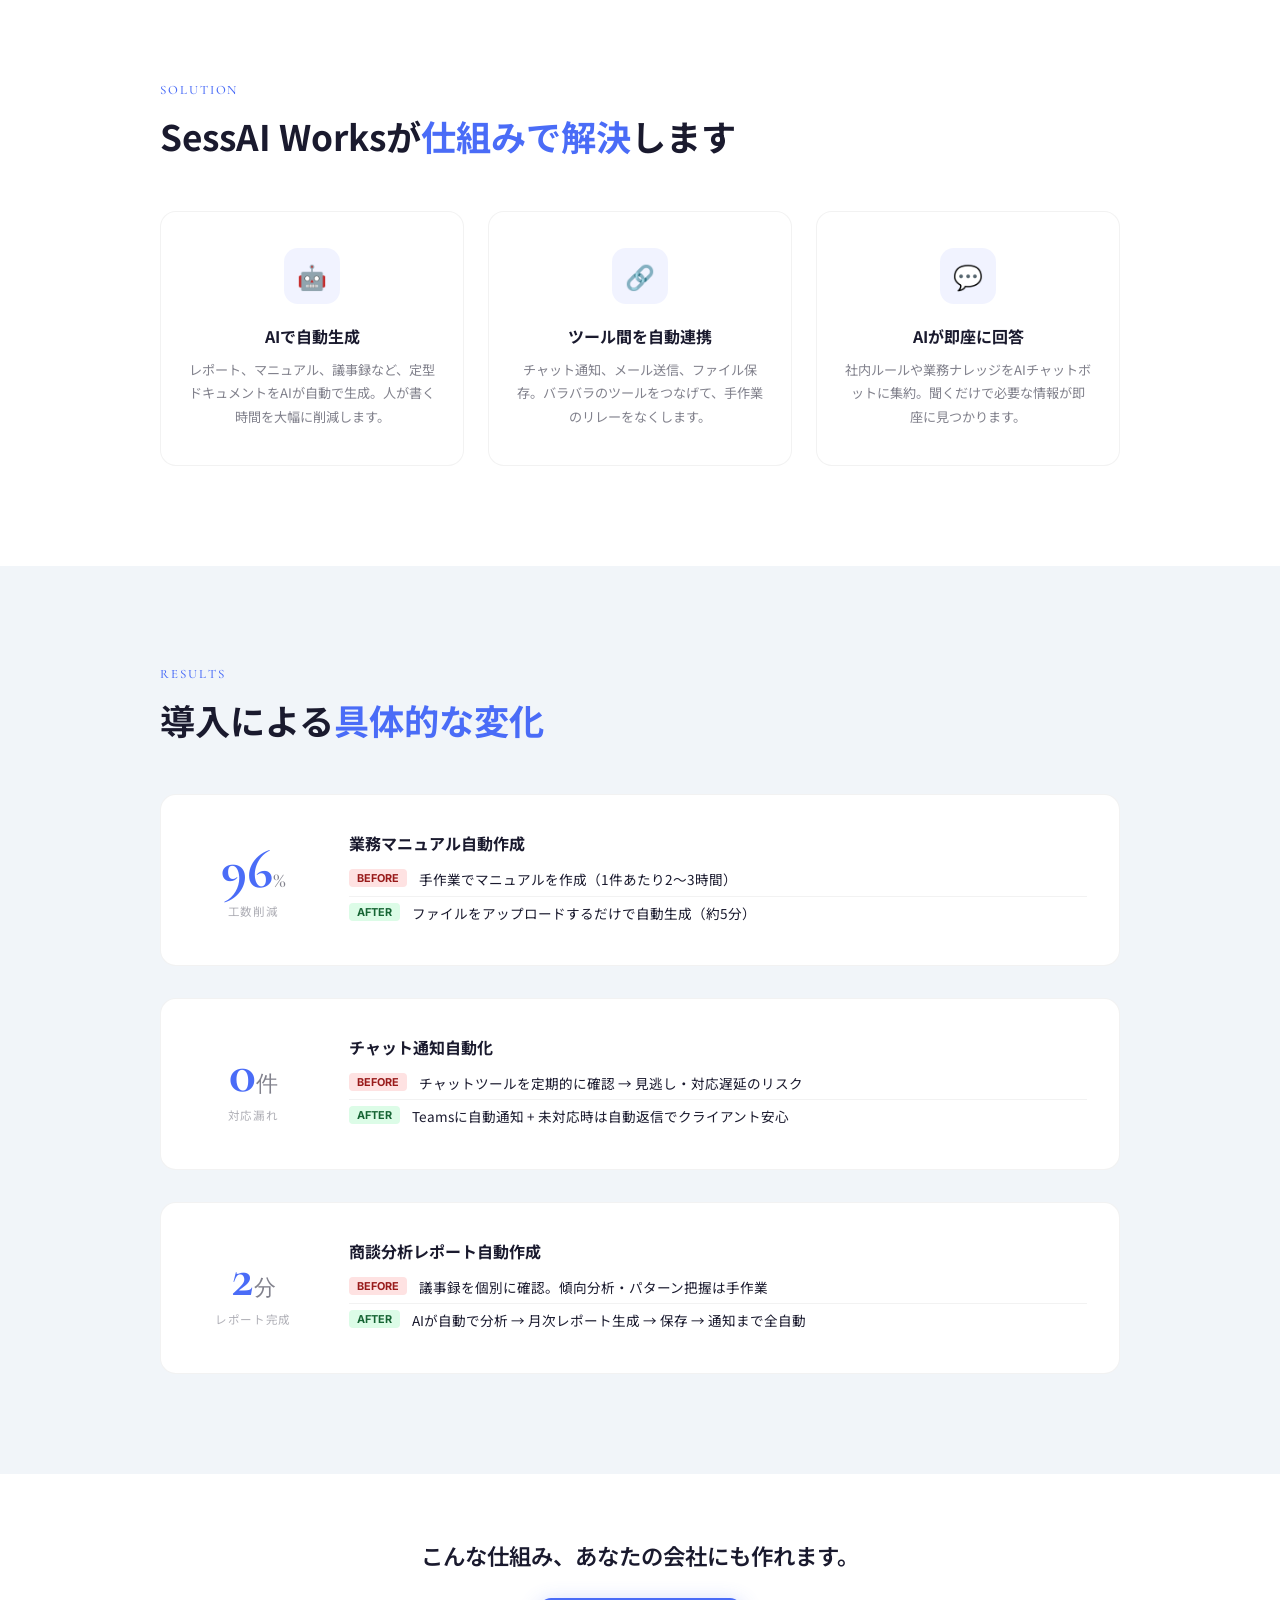
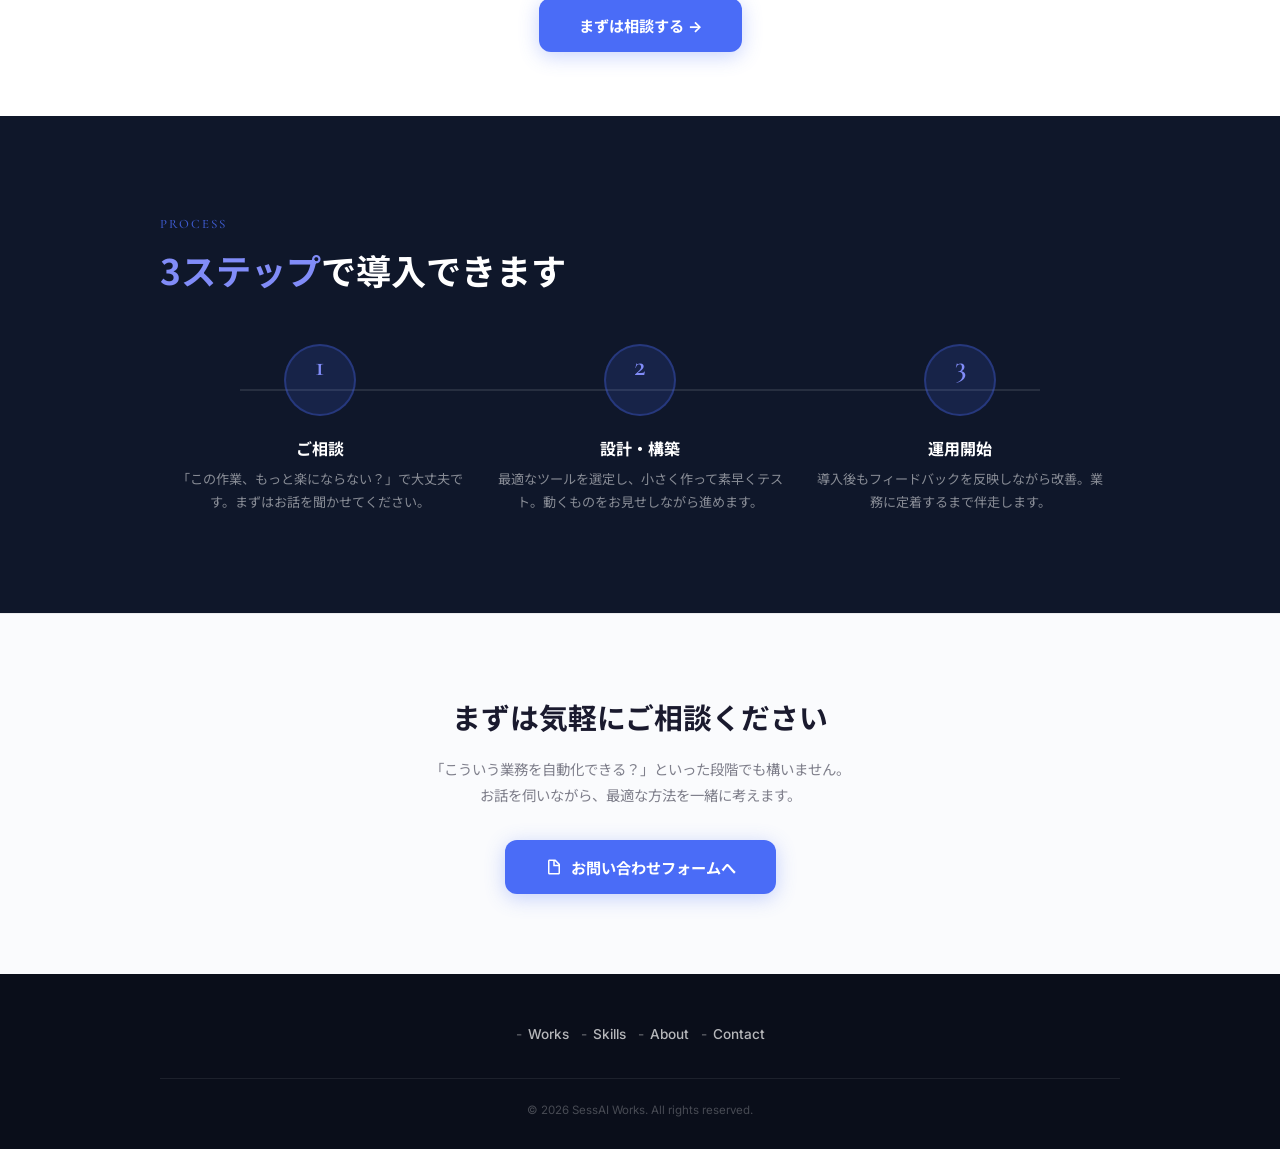
==== commit 0626038f: "スマホ版改善: CTA位置調整(numbers下+Solution下)・改行追加(SessAI Worksが/こんな仕組み、) Co-Authored-By: Claude Opus 4.6 (1M " ====
--- a/index.html
+++ b/index.html
@@ -35,7 +35,6 @@
       <p class="headline-ja wipe-reveal">AIで、業務をもっとシンプルに。</p>
       <p class="headline-en wipe-reveal">Simplify your business with AI integration and workflow automation.</p>
       <p class="headline-target wipe-reveal">同じ作業の繰り返し、情報の散らばり、対応の抜け漏れ——<br>部門を問わず、そのムダを、AIで仕組み化して解決します。</p>
-      <a href="https://forms.gle/avxAvwP63AWKmj4L9" target="_blank" rel="noopener noreferrer" class="hero-cta-button reveal-up">まずは相談する →</a>
     </div>
     <div class="home-numbers reveal-up" id="home-numbers">
       <div class="number-item">
@@ -51,6 +50,7 @@
         <span class="number-label">Categories</span>
       </div>
     </div>
+    <a href="https://forms.gle/avxAvwP63AWKmj4L9" target="_blank" rel="noopener noreferrer" class="hero-cta-button reveal-up">まずは相談する →</a>
   </div>
 </div>
 
@@ -110,7 +110,7 @@
 <section class="lp-section lp-solution">
   <div class="lp-inner">
     <p class="lp-section-label wipe-reveal">Solution</p>
-    <h2 class="lp-section-title wipe-reveal">SessAI Worksが<span class="accent">仕組みで解決</span>します</h2>
+    <h2 class="lp-section-title wipe-reveal">SessAI Worksが<br class="sp-only"><span class="accent">仕組みで解決</span>します</h2>
     <div class="lp-solution-grid stagger-children">
       <div class="lp-solution-card">
         <div class="lp-solution-icon">🤖</div>
@@ -128,6 +128,13 @@
         <p>社内ルールや業務ナレッジをAIチャットボットに集約。聞くだけで必要な情報が即座に見つかります。</p>
       </div>
     </div>
+  </div>
+</section>
+
+<!-- ===== Solution後 CTA ===== -->
+<section class="lp-mid-cta lp-solution-cta">
+  <div class="lp-inner">
+    <a href="https://forms.gle/avxAvwP63AWKmj4L9" target="_blank" rel="noopener noreferrer" class="lp-cta-button reveal-up">まずは相談する →</a>
   </div>
 </section>
 
@@ -196,7 +203,7 @@
 <!-- ===== Mid CTA — Results直後 ===== -->
 <section class="lp-mid-cta">
   <div class="lp-inner">
-    <p class="lp-mid-cta-text reveal-up">こんな仕組み、あなたの会社にも作れます。</p>
+    <p class="lp-mid-cta-text reveal-up">こんな仕組み、<br class="sp-only">あなたの会社にも作れます。</p>
     <a href="https://forms.gle/avxAvwP63AWKmj4L9" target="_blank" rel="noopener noreferrer" class="lp-cta-button reveal-up">まずは相談する →</a>
   </div>
 </section>
--- a/css/style.css
+++ b/css/style.css
@@ -125,11 +125,18 @@
 
 /* --- Bottom Section --- */
 .home-bottom {
-  display: flex;
-  justify-content: space-between;
-  align-items: flex-end;
-  gap: 40px;
-}
+  display: grid;
+  grid-template-columns: 1fr auto;
+  gap: 16px 40px;
+  align-items: end;
+}
+
+.home-headline { grid-column: 1; grid-row: 1; }
+.home-numbers { grid-column: 2; grid-row: 1 / 3; align-self: end; }
+.hero-cta-button { grid-column: 1; grid-row: 2; justify-self: start; }
+
+/* --- SP only line break --- */
+.sp-only { display: none; }
 
 /* Headline */
 .home-headline {
@@ -252,6 +259,8 @@
    RESPONSIVE
    ============================================================ */
 @media (max-width: 768px) {
+  .sp-only { display: inline; }
+
   .hero-cta-button {
     width: 100%;
     justify-content: center;
@@ -260,6 +269,7 @@
   }
 
   .home-bottom {
+    display: flex;
     flex-direction: column;
     align-items: flex-start;
     gap: 24px;
--- a/css/lp.css
+++ b/css/lp.css
@@ -294,6 +294,17 @@
   z-index: 10;
 }
 
+.lp-solution-cta {
+  display: none;
+}
+
+@media (max-width: 767px) {
+  .lp-solution-cta {
+    display: block;
+    padding: 0 20px 48px;
+  }
+}
+
 .lp-mid-cta-text {
   font-family: var(--font-body);
   font-size: clamp(1.1rem, 2vw, 1.4rem);
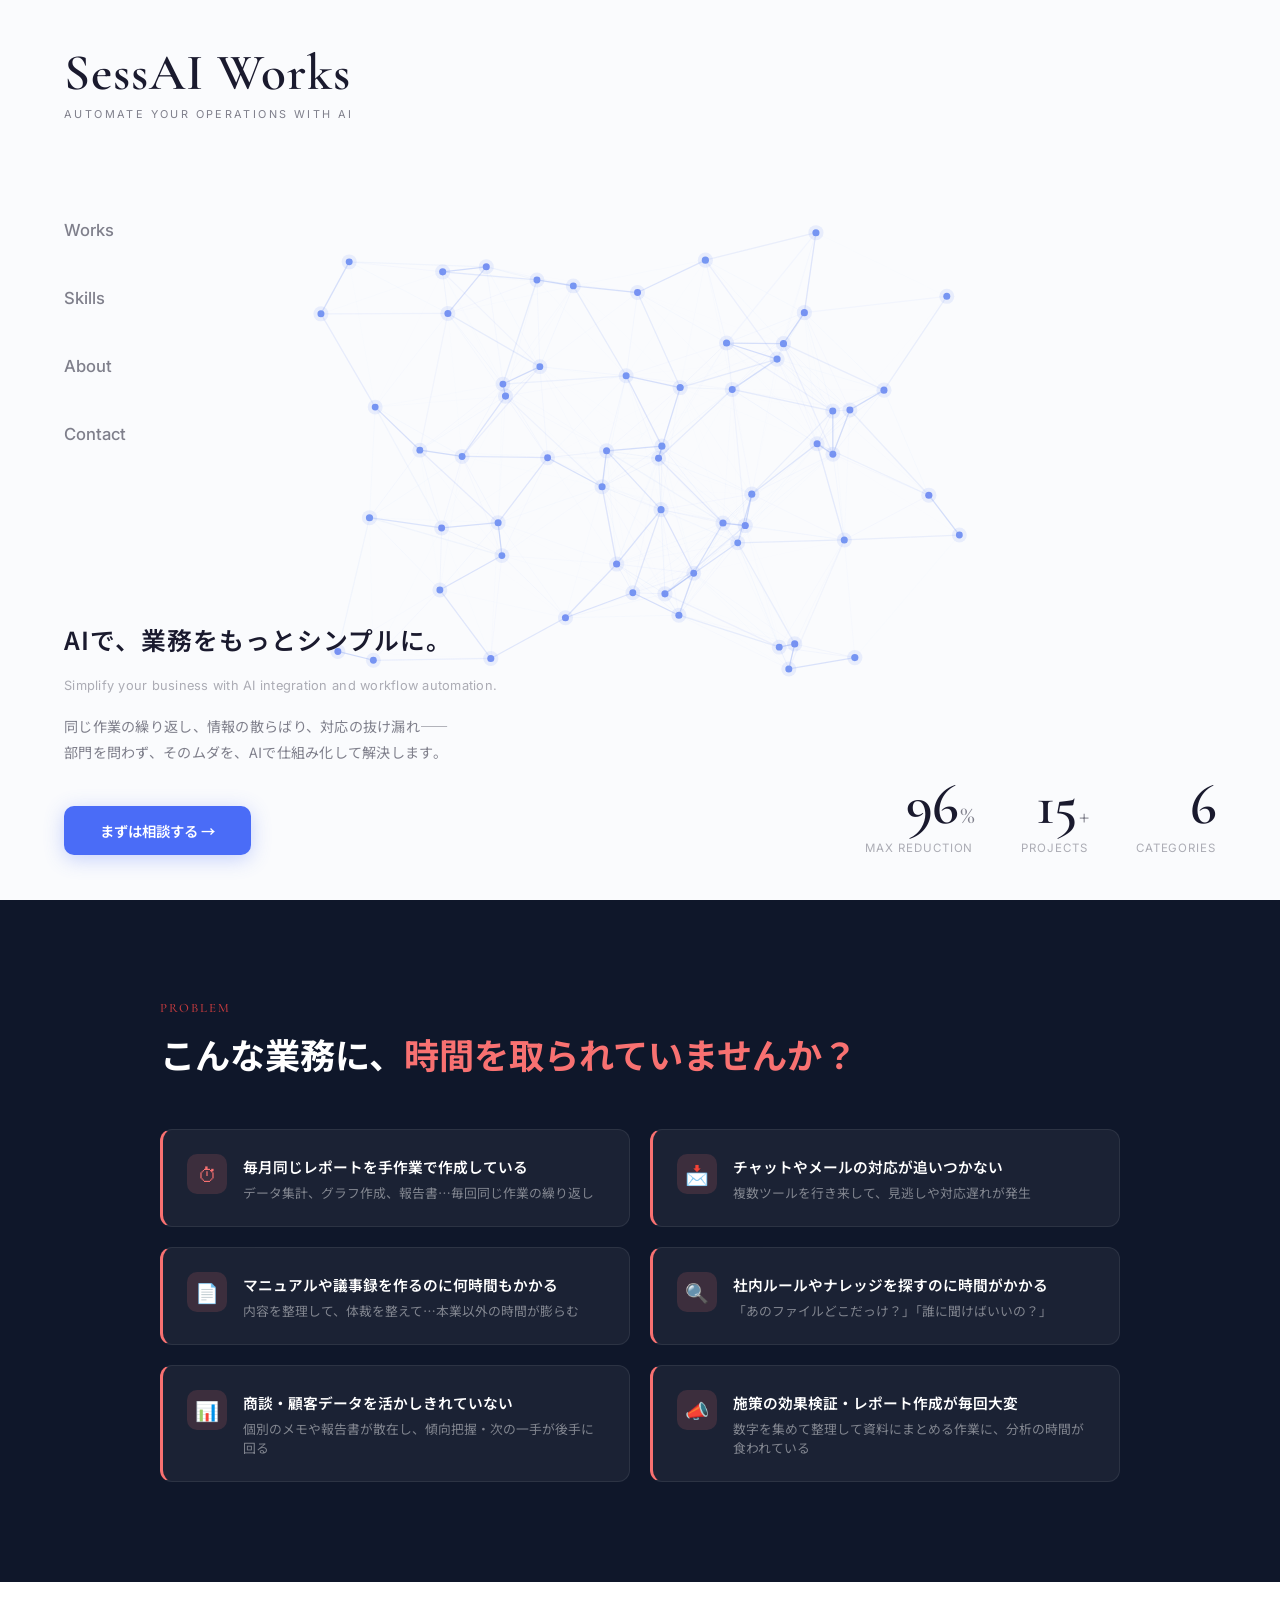
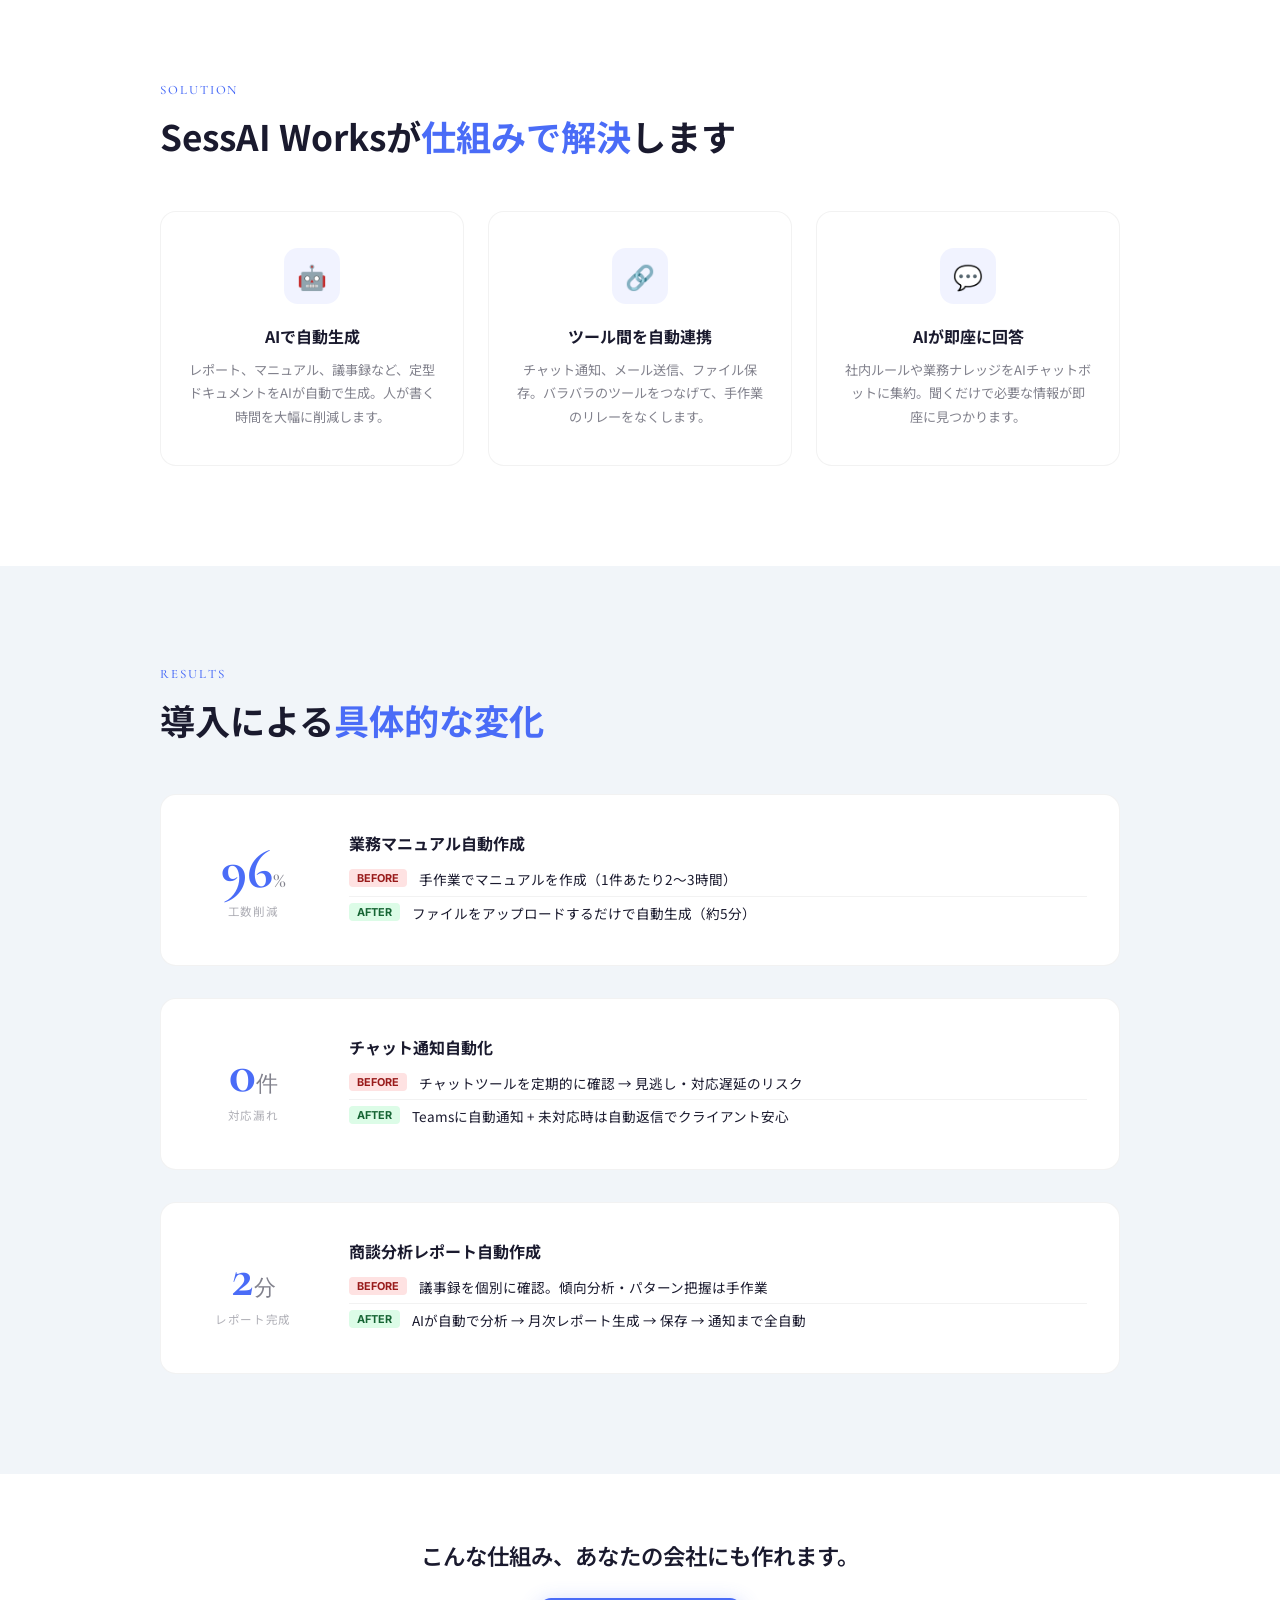
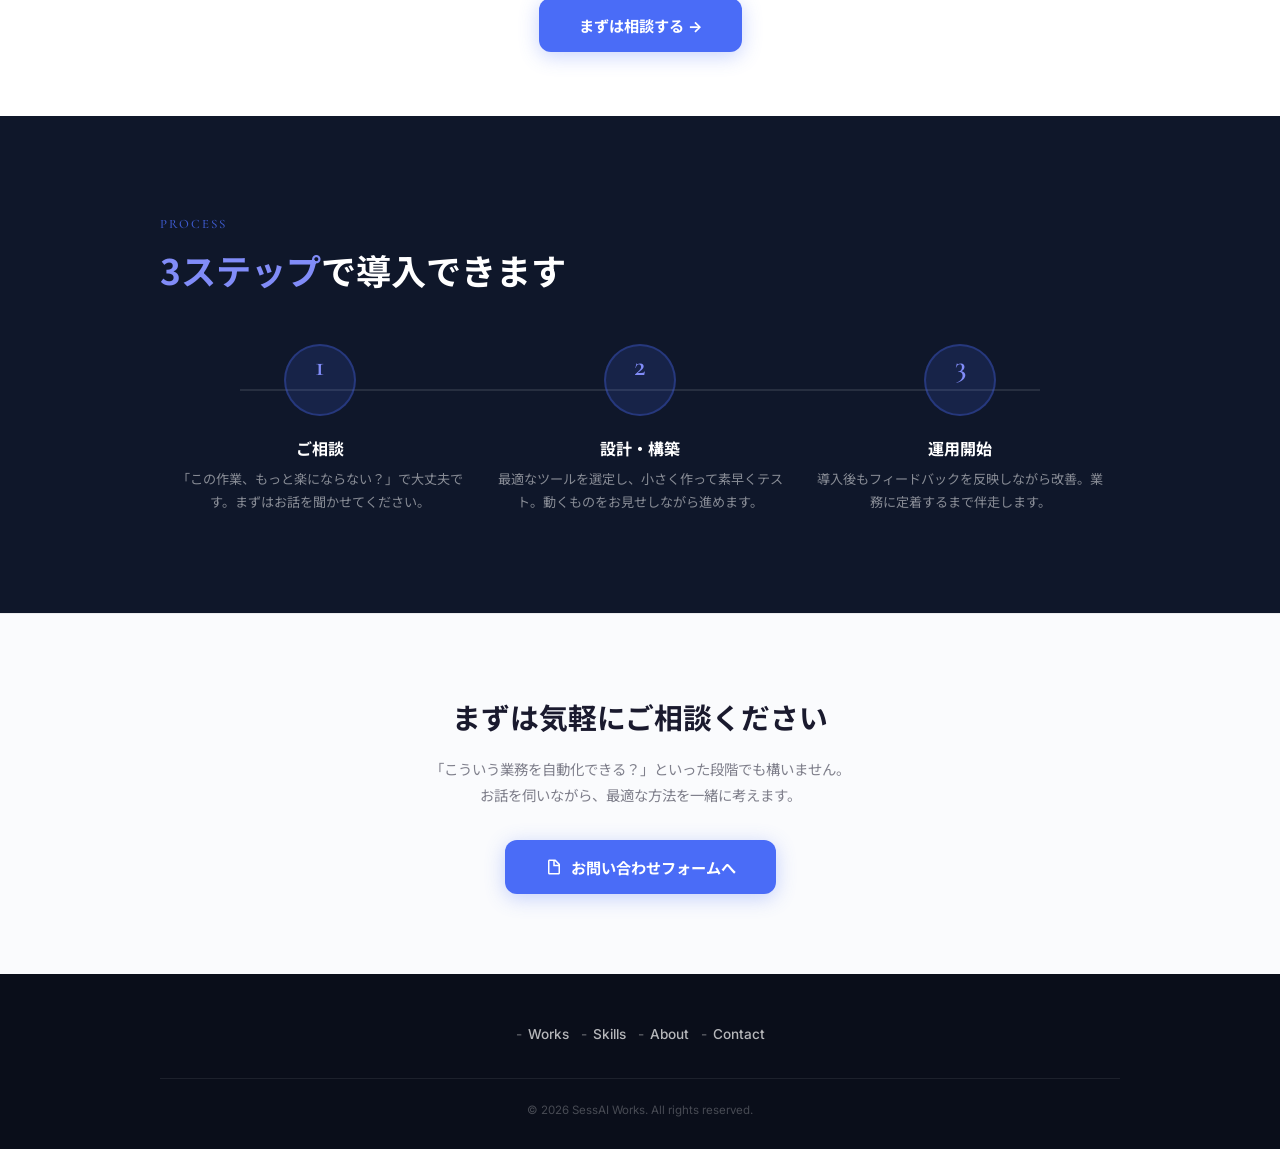
==== commit 1239f0cf: "CTA位置修正: Solution後→Results直後に統一(Problem→Solution→Results→CTA) Co-Authored-By: Claude Opus 4.6 (1M co" ====
--- a/index.html
+++ b/index.html
@@ -131,13 +131,6 @@
   </div>
 </section>
 
-<!-- ===== Solution後 CTA ===== -->
-<section class="lp-mid-cta lp-solution-cta">
-  <div class="lp-inner">
-    <a href="https://forms.gle/avxAvwP63AWKmj4L9" target="_blank" rel="noopener noreferrer" class="lp-cta-button reveal-up">まずは相談する →</a>
-  </div>
-</section>
-
 <!-- ===== 3. RESULTS — Before/After 実績 ===== -->
 <section class="lp-section lp-results">
   <div class="lp-inner">
--- a/css/lp.css
+++ b/css/lp.css
@@ -294,16 +294,6 @@
   z-index: 10;
 }
 
-.lp-solution-cta {
-  display: none;
-}
-
-@media (max-width: 767px) {
-  .lp-solution-cta {
-    display: block;
-    padding: 0 20px 48px;
-  }
-}
 
 .lp-mid-cta-text {
   font-family: var(--font-body);
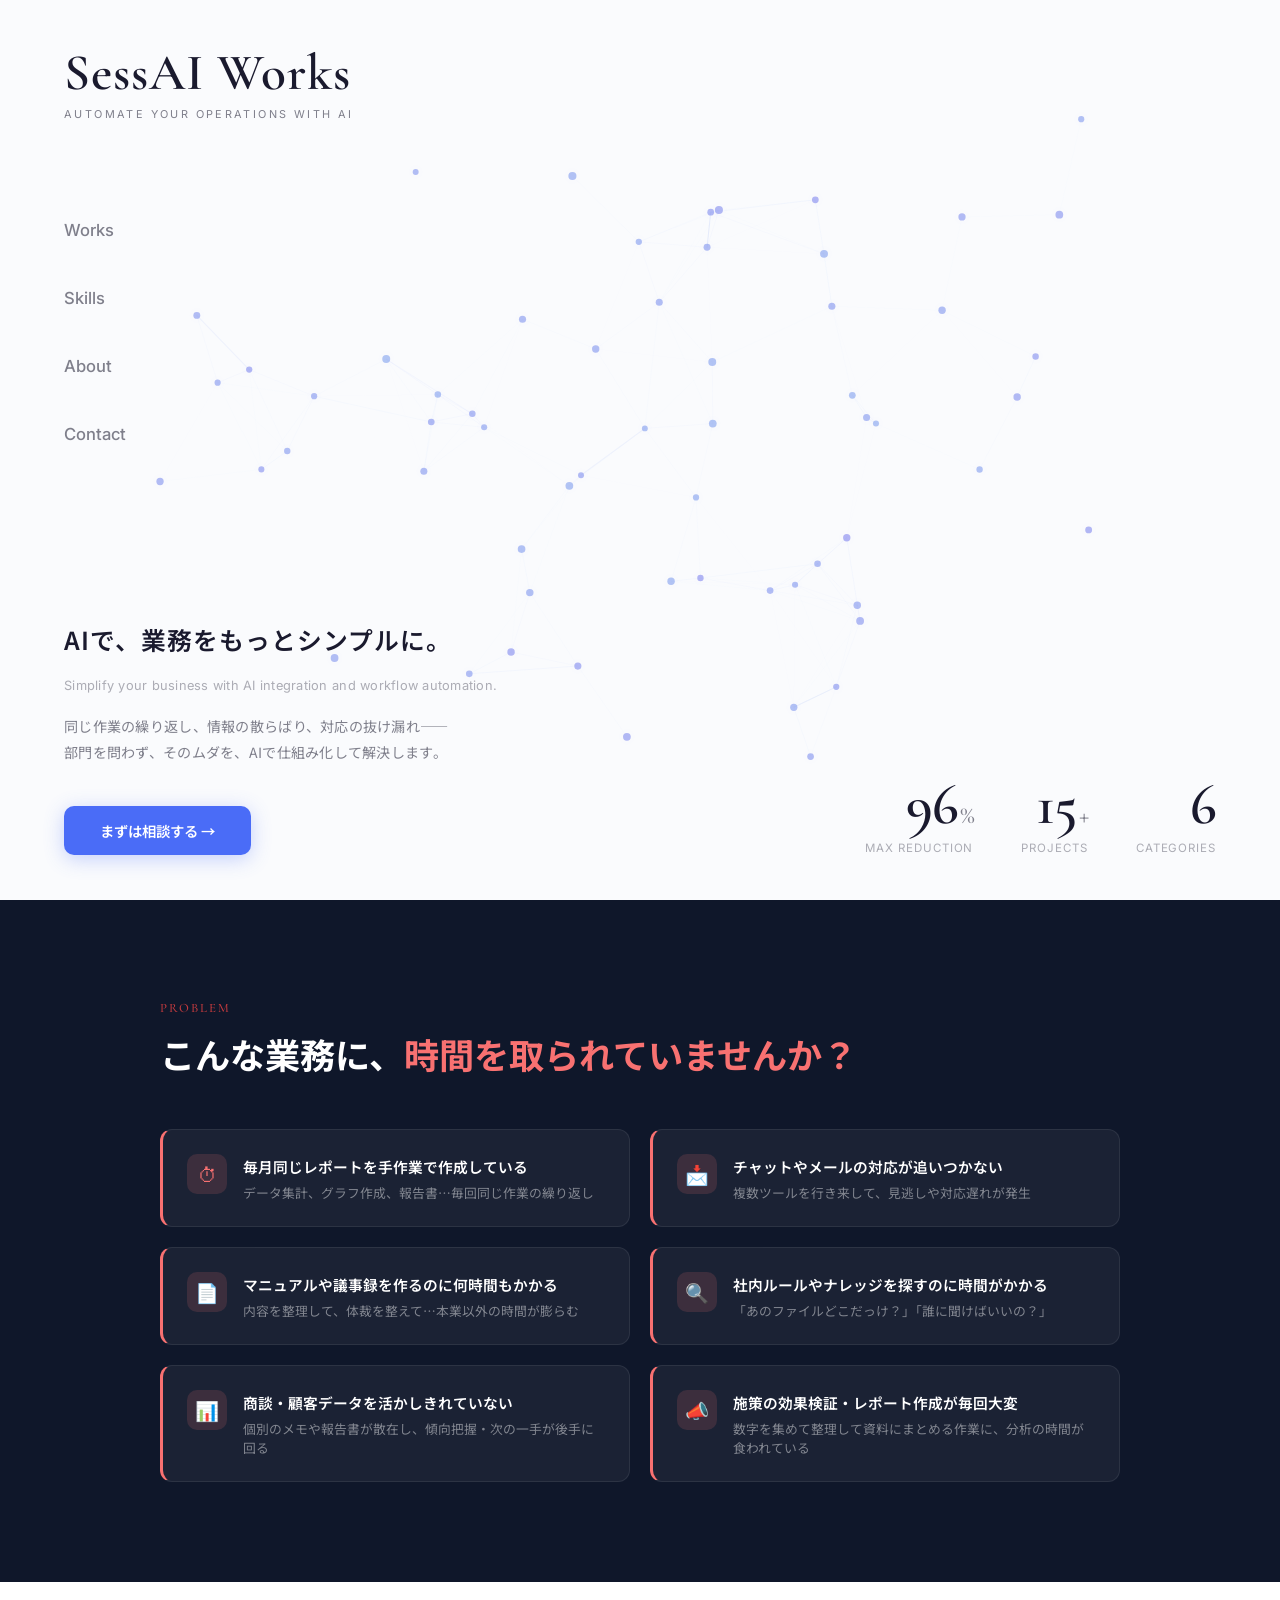
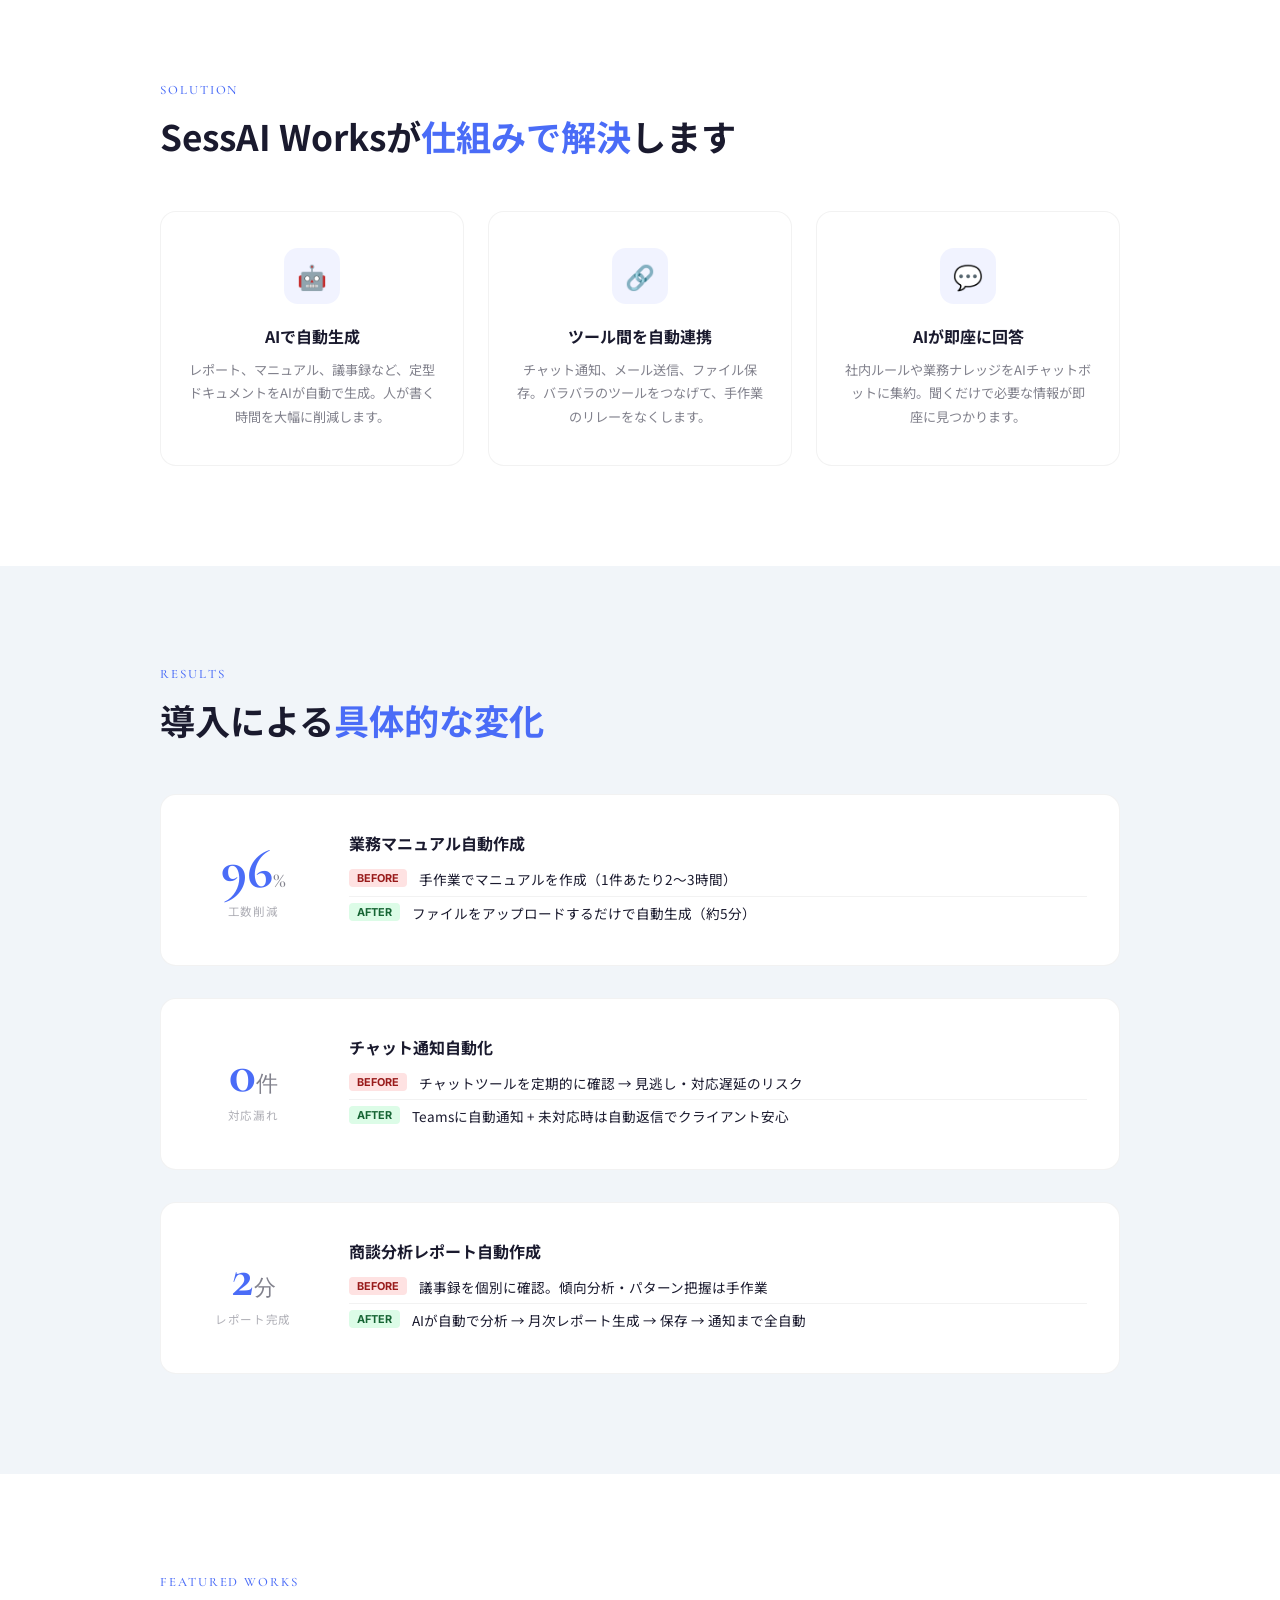
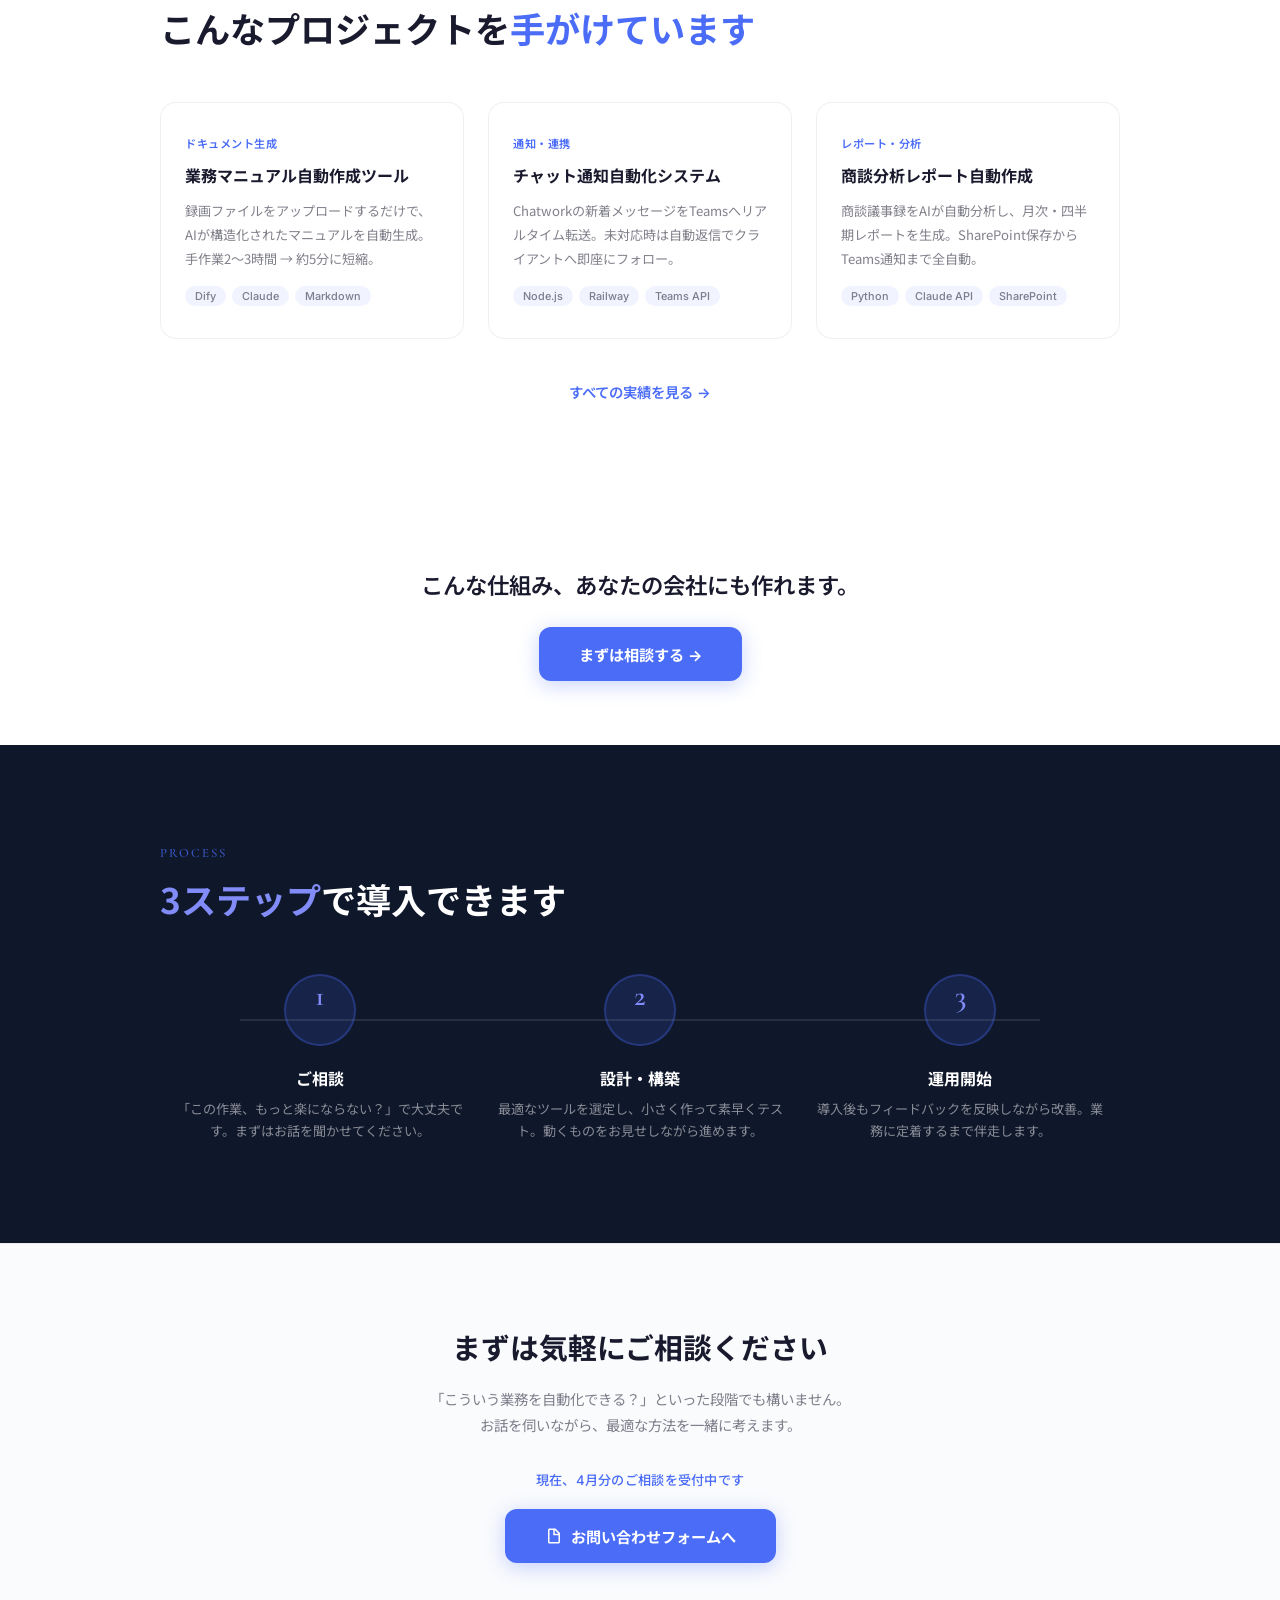
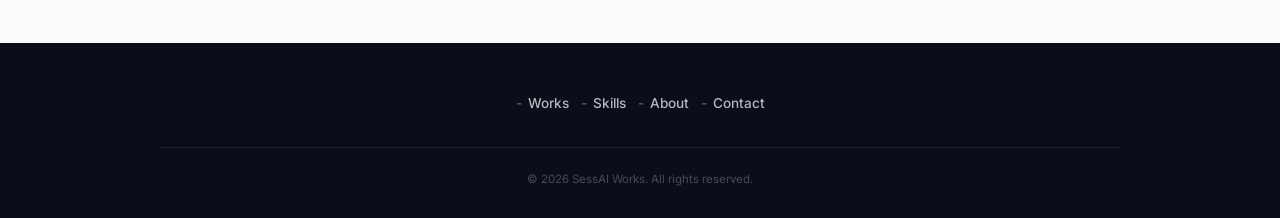
==== commit 38047f35: "代表事例3件カード追加(Results後)・受付状況テキスト追加(最終CTA)・レスポンシブ対応 Co-Authored-By: Claude Opus 4.6 (1M context) <norep" ====
--- a/index.html
+++ b/index.html
@@ -193,6 +193,43 @@
   </div>
 </section>
 
+<!-- ===== Featured Works — 代表事例 ===== -->
+<section class="lp-section lp-featured">
+  <div class="lp-inner">
+    <p class="lp-section-label wipe-reveal">Featured Works</p>
+    <h2 class="lp-section-title wipe-reveal">こんなプロジェクトを<span class="accent">手がけています</span></h2>
+    <div class="lp-featured-grid stagger-children">
+      <div class="lp-featured-card">
+        <div class="lp-featured-category">ドキュメント生成</div>
+        <h3>業務マニュアル自動作成ツール</h3>
+        <p>録画ファイルをアップロードするだけで、AIが構造化されたマニュアルを自動生成。手作業2〜3時間 → 約5分に短縮。</p>
+        <div class="lp-featured-tools">
+          <span>Dify</span><span>Claude</span><span>Markdown</span>
+        </div>
+      </div>
+      <div class="lp-featured-card">
+        <div class="lp-featured-category">通知・連携</div>
+        <h3>チャット通知自動化システム</h3>
+        <p>Chatworkの新着メッセージをTeamsへリアルタイム転送。未対応時は自動返信でクライアントへ即座にフォロー。</p>
+        <div class="lp-featured-tools">
+          <span>Node.js</span><span>Railway</span><span>Teams API</span>
+        </div>
+      </div>
+      <div class="lp-featured-card">
+        <div class="lp-featured-category">レポート・分析</div>
+        <h3>商談分析レポート自動作成</h3>
+        <p>商談議事録をAIが自動分析し、月次・四半期レポートを生成。SharePoint保存からTeams通知まで全自動。</p>
+        <div class="lp-featured-tools">
+          <span>Python</span><span>Claude API</span><span>SharePoint</span>
+        </div>
+      </div>
+    </div>
+    <div class="lp-featured-more reveal-up">
+      <a href="works.html">すべての実績を見る →</a>
+    </div>
+  </div>
+</section>
+
 <!-- ===== Mid CTA — Results直後 ===== -->
 <section class="lp-mid-cta">
   <div class="lp-inner">
@@ -231,6 +268,7 @@
   <div class="lp-inner">
     <h2 class="lp-cta-title reveal-up">まずは気軽にご相談ください</h2>
     <p class="lp-cta-desc reveal-up">「こういう業務を自動化できる？」といった段階でも構いません。<br>お話を伺いながら、最適な方法を一緒に考えます。</p>
+    <p class="lp-cta-availability reveal-up">現在、4月分のご相談を受付中です</p>
     <a href="https://forms.gle/avxAvwP63AWKmj4L9" target="_blank" rel="noopener noreferrer" class="lp-cta-button reveal-up">
       <svg viewBox="0 0 24 24"><path d="M14 2H6c-1.1 0-2 .9-2 2v16c0 1.1.9 2 2 2h12c1.1 0 2-.9 2-2V8l-6-6zm-1 2l5 5h-5V4zM6 20V4h5v7h7v9H6z"/></svg>
       お問い合わせフォームへ
--- a/css/lp.css
+++ b/css/lp.css
@@ -284,6 +284,92 @@
 }
 
 /* ============================================================
+   Featured Works — 代表事例
+   ============================================================ */
+.lp-featured {
+  background: #fff;
+}
+
+.lp-featured-grid {
+  display: grid;
+  grid-template-columns: repeat(3, 1fr);
+  gap: 24px;
+}
+
+.lp-featured-card {
+  background: #fff;
+  border-radius: 16px;
+  padding: 32px 24px;
+  border: 1px solid rgba(0, 0, 0, 0.06);
+  transition: transform 0.3s ease, box-shadow 0.3s ease;
+  display: flex;
+  flex-direction: column;
+}
+
+.lp-featured-card:hover {
+  transform: translateY(-4px);
+  box-shadow: 0 16px 40px rgba(0, 0, 0, 0.08);
+}
+
+.lp-featured-category {
+  font-family: var(--font-sans);
+  font-size: 0.7rem;
+  font-weight: 600;
+  color: var(--color-accent);
+  letter-spacing: 0.05em;
+  margin-bottom: 12px;
+}
+
+.lp-featured-card h3 {
+  font-size: 1rem;
+  font-weight: 700;
+  color: var(--color-text);
+  margin-bottom: 12px;
+  line-height: 1.5;
+}
+
+.lp-featured-card p {
+  font-size: 0.82rem;
+  color: var(--color-text-secondary);
+  line-height: 1.8;
+  flex: 1;
+}
+
+.lp-featured-tools {
+  display: flex;
+  flex-wrap: wrap;
+  gap: 6px;
+  margin-top: 16px;
+}
+
+.lp-featured-tools span {
+  font-family: var(--font-sans);
+  font-size: 0.68rem;
+  font-weight: 500;
+  color: var(--color-text-secondary);
+  background: var(--color-accent-light);
+  padding: 3px 10px;
+  border-radius: 20px;
+}
+
+.lp-featured-more {
+  text-align: center;
+  margin-top: 40px;
+}
+
+.lp-featured-more a {
+  font-family: var(--font-sans);
+  font-size: 0.9rem;
+  font-weight: 600;
+  color: var(--color-accent);
+  transition: opacity 0.2s ease;
+}
+
+.lp-featured-more a:hover {
+  opacity: 0.7;
+}
+
+/* ============================================================
    Mid CTA — Results直後
    ============================================================ */
 .lp-mid-cta {
@@ -415,6 +501,15 @@
   line-height: 1.8;
 }
 
+.lp-cta-availability {
+  font-family: var(--font-sans);
+  font-size: 0.82rem;
+  font-weight: 500;
+  color: var(--color-accent);
+  margin-bottom: 20px;
+  letter-spacing: 0.02em;
+}
+
 .lp-cta-button {
   display: inline-flex;
   align-items: center;
@@ -507,6 +602,10 @@
   .lp-solution-grid {
     grid-template-columns: repeat(2, 1fr);
   }
+
+  .lp-featured-grid {
+    grid-template-columns: repeat(2, 1fr);
+  }
 }
 
 @media (max-width: 767px) {
@@ -519,6 +618,10 @@
   }
 
   .lp-solution-grid {
+    grid-template-columns: 1fr;
+  }
+
+  .lp-featured-grid {
     grid-template-columns: 1fr;
   }
 
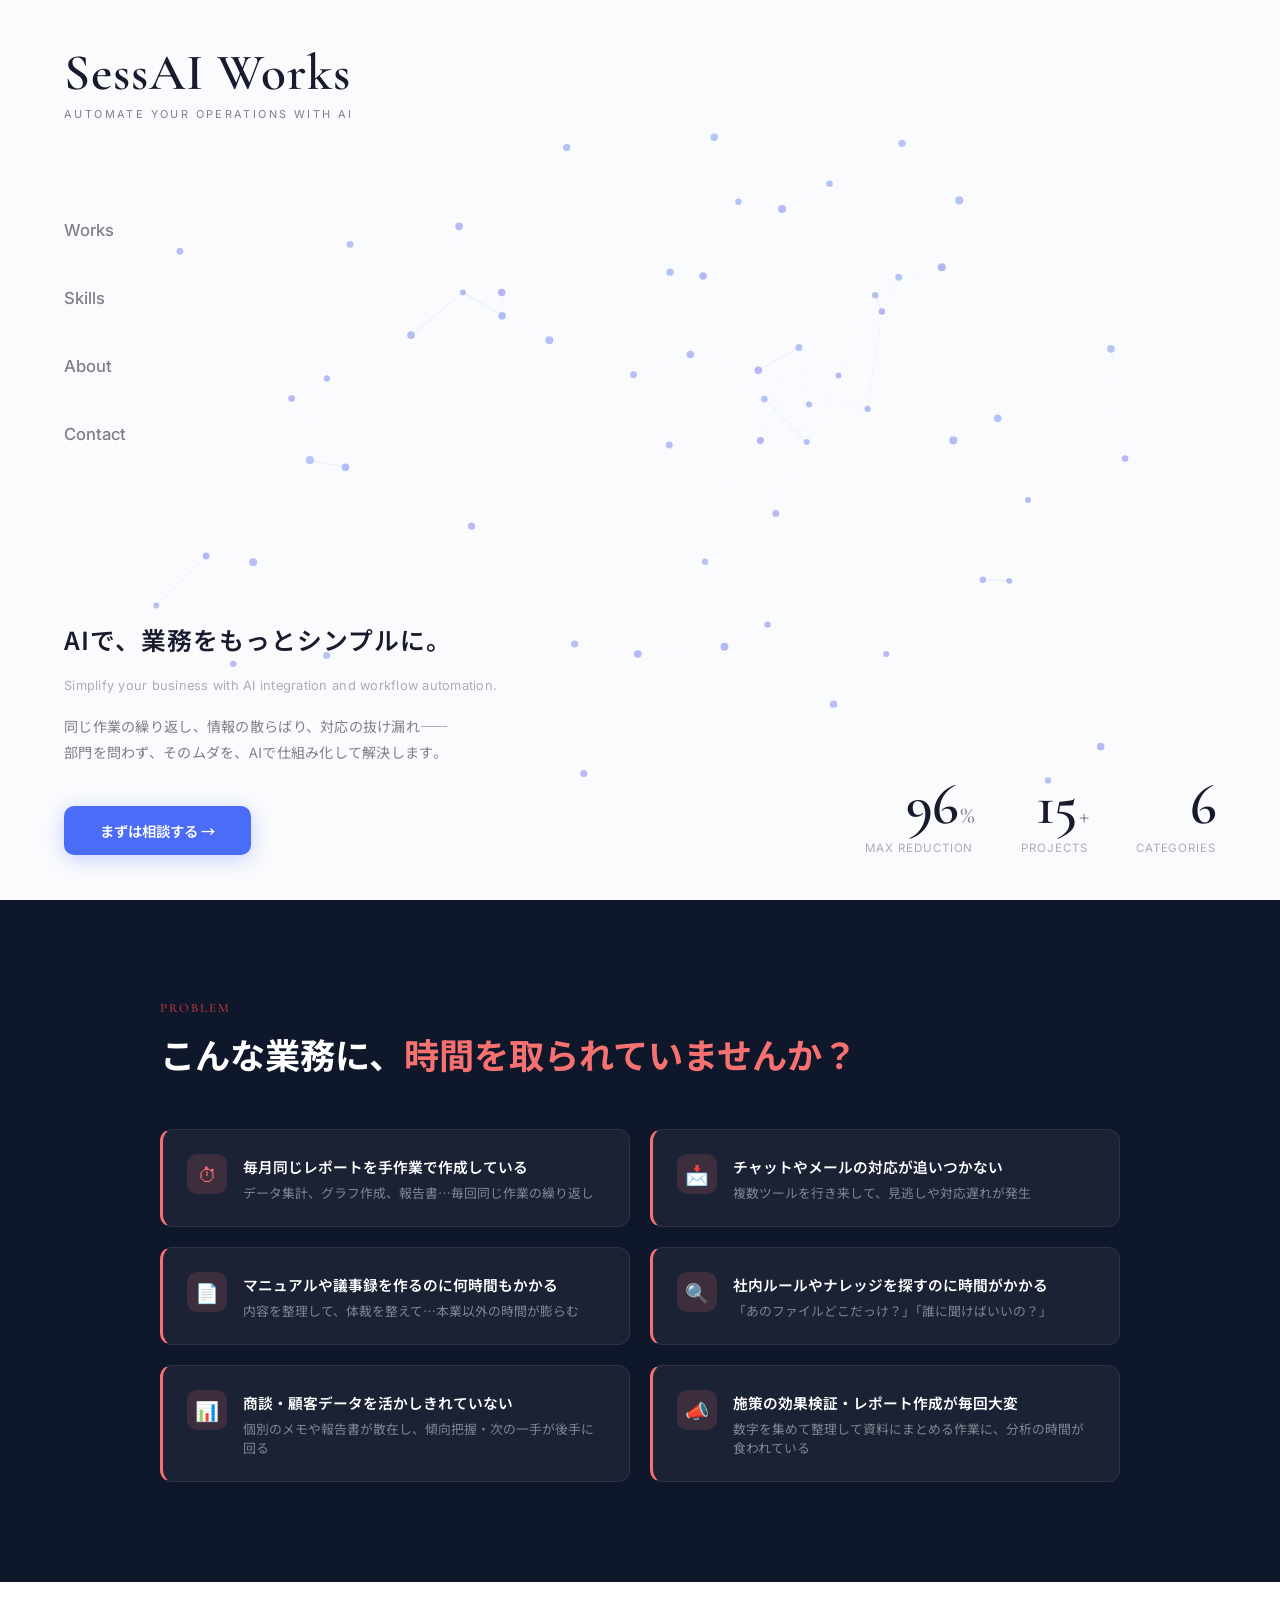
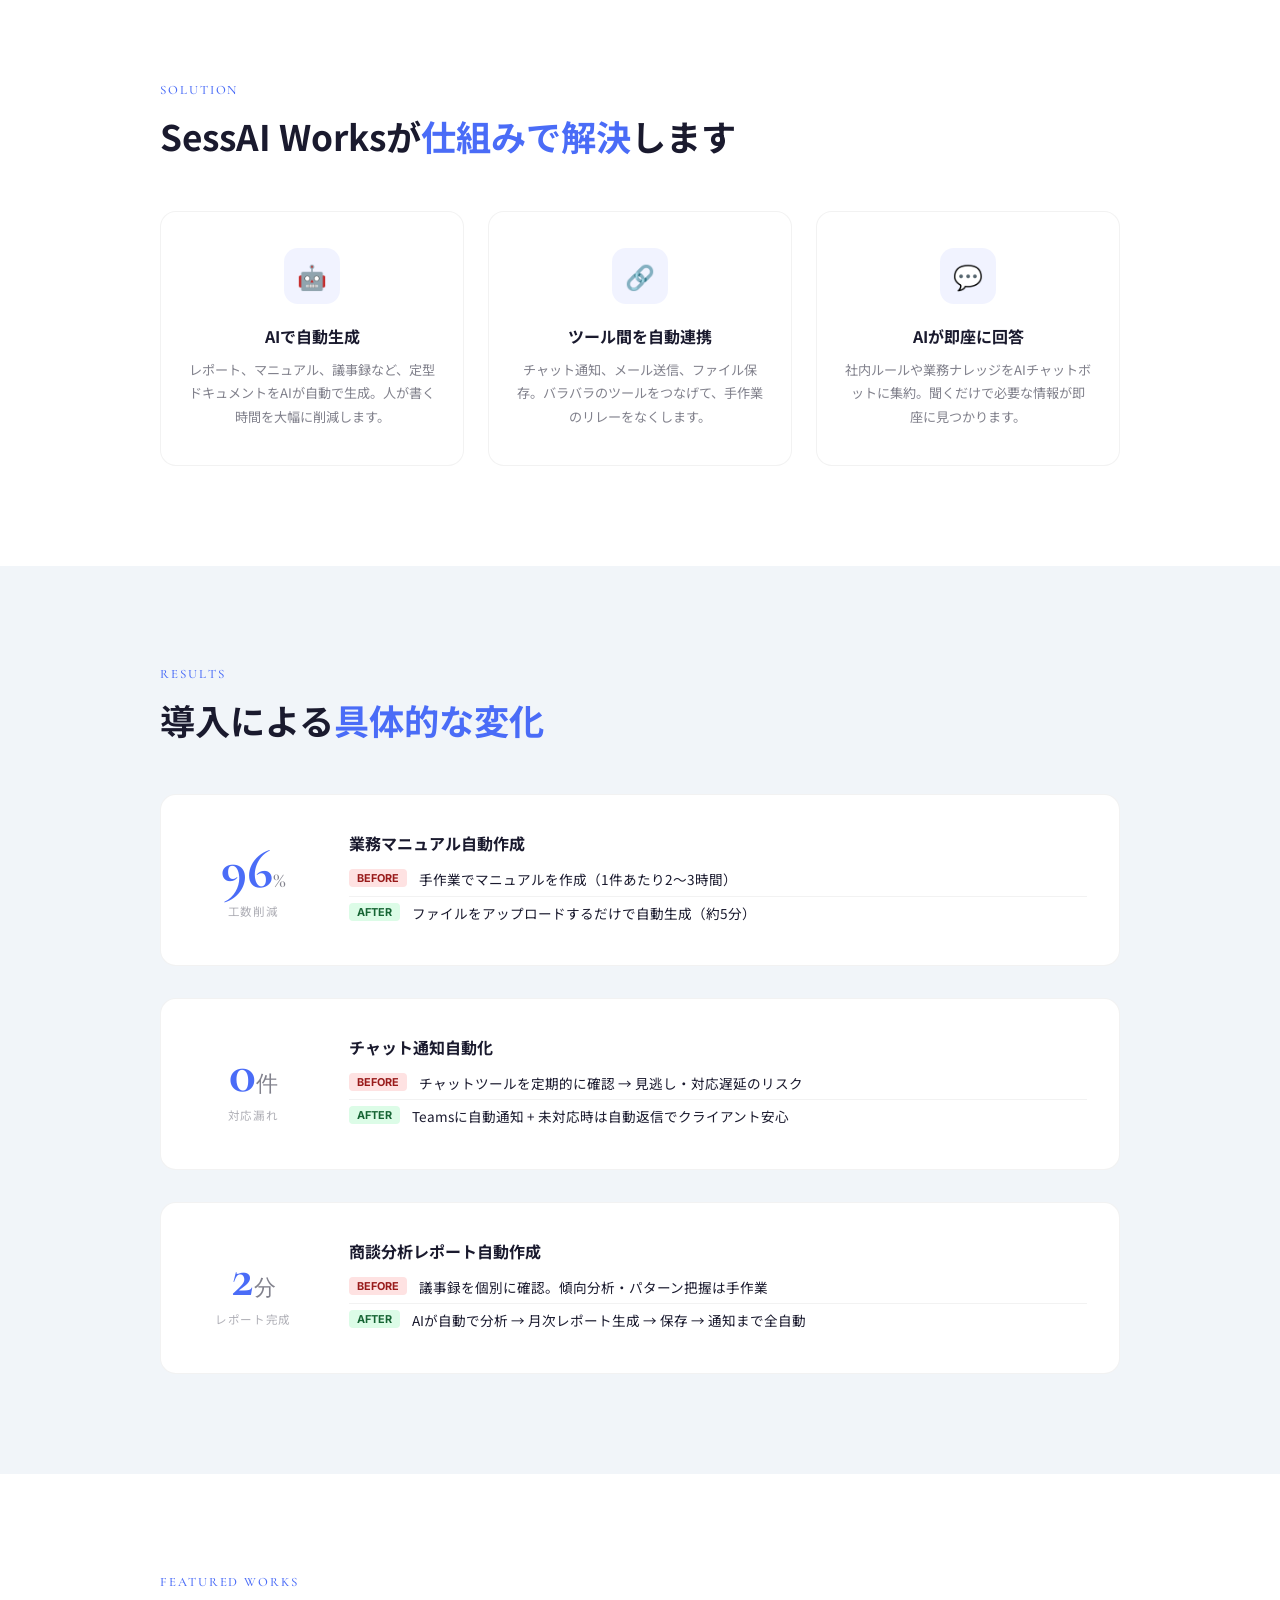
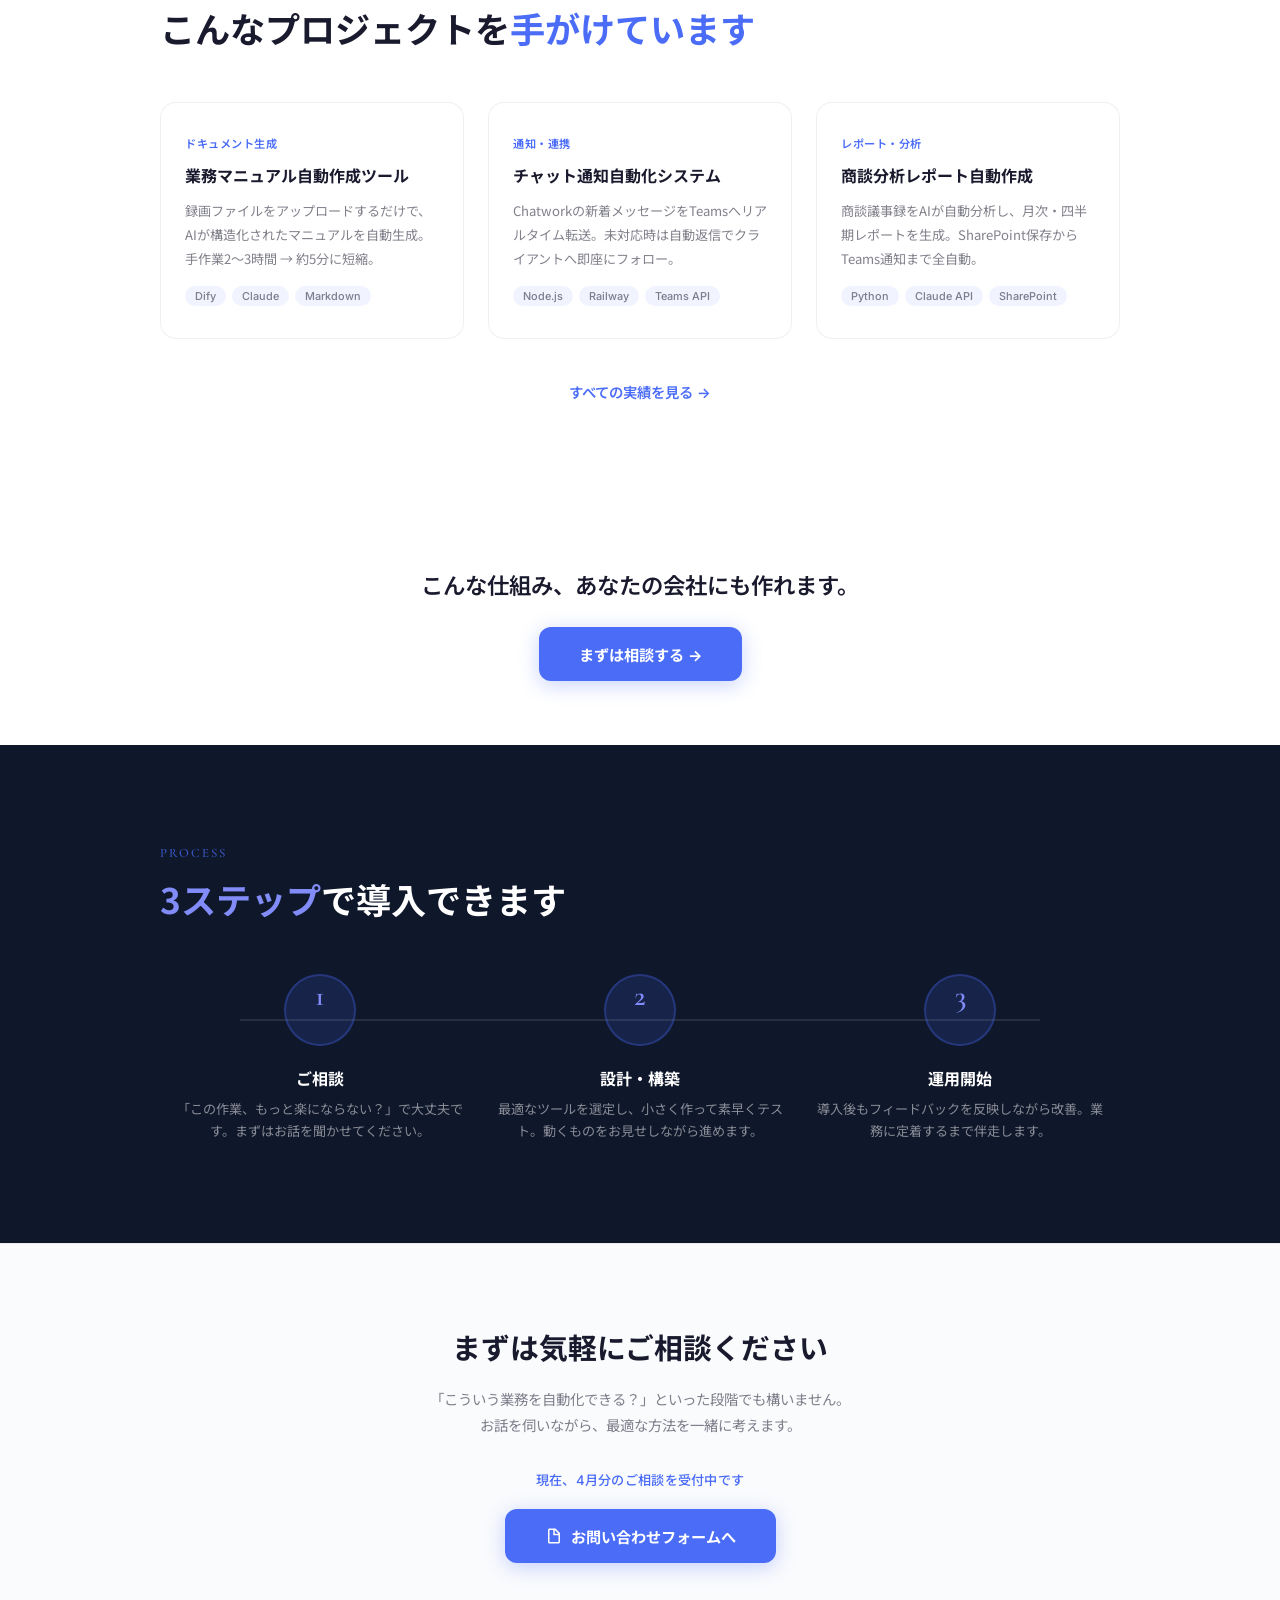
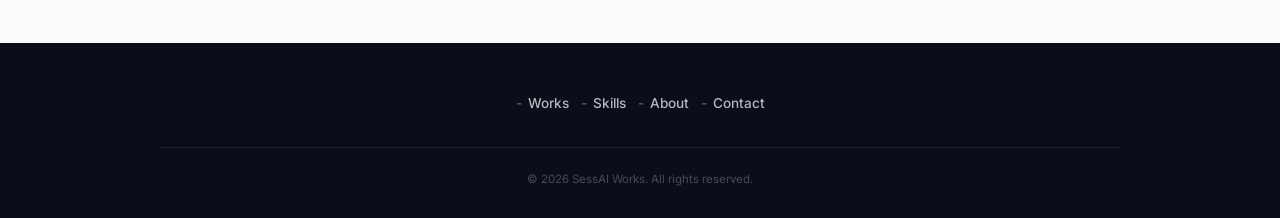
==== commit 49924534: "OGP設定: 全5ページにog:title/description/image + Twitter Card追加・OGP画像(1200x630)生成 Co-Authored-By: Claude Op" ====
--- a/index.html
+++ b/index.html
@@ -5,6 +5,18 @@
 <meta name="viewport" content="width=device-width, initial-scale=1.0">
 <title>SessAI Works — Automate your operations with AI</title>
 <meta name="description" content="SessAI Works - AIやノーコードツールを活用した業務自動化。">
+<!-- OGP -->
+<meta property="og:title" content="SessAI Works — Automate your operations with AI">
+<meta property="og:description" content="同じ作業の繰り返し、情報の散らばり、対応の抜け漏れ。部門を問わず、そのムダをAIで仕組み化して解決します。">
+<meta property="og:type" content="website">
+<meta property="og:url" content="https://sessai-works.github.io/">
+<meta property="og:image" content="https://sessai-works.github.io/ogp.png">
+<meta property="og:site_name" content="SessAI Works">
+<meta property="og:locale" content="ja_JP">
+<meta name="twitter:card" content="summary_large_image">
+<meta name="twitter:title" content="SessAI Works — Automate your operations with AI">
+<meta name="twitter:description" content="同じ作業の繰り返し、情報の散らばり、対応の抜け漏れ。部門を問わず、そのムダをAIで仕組み化して解決します。">
+<meta name="twitter:image" content="https://sessai-works.github.io/ogp.png">
 <link rel="preconnect" href="https://fonts.googleapis.com">
 <link rel="preconnect" href="https://fonts.gstatic.com" crossorigin>
 <link href="https://fonts.googleapis.com/css2?family=Cormorant+Garamond:wght@400;500;600;700&family=Noto+Sans+JP:wght@300;400;500;600;700&family=Inter:wght@300;400;500;600;700&display=swap" rel="stylesheet">
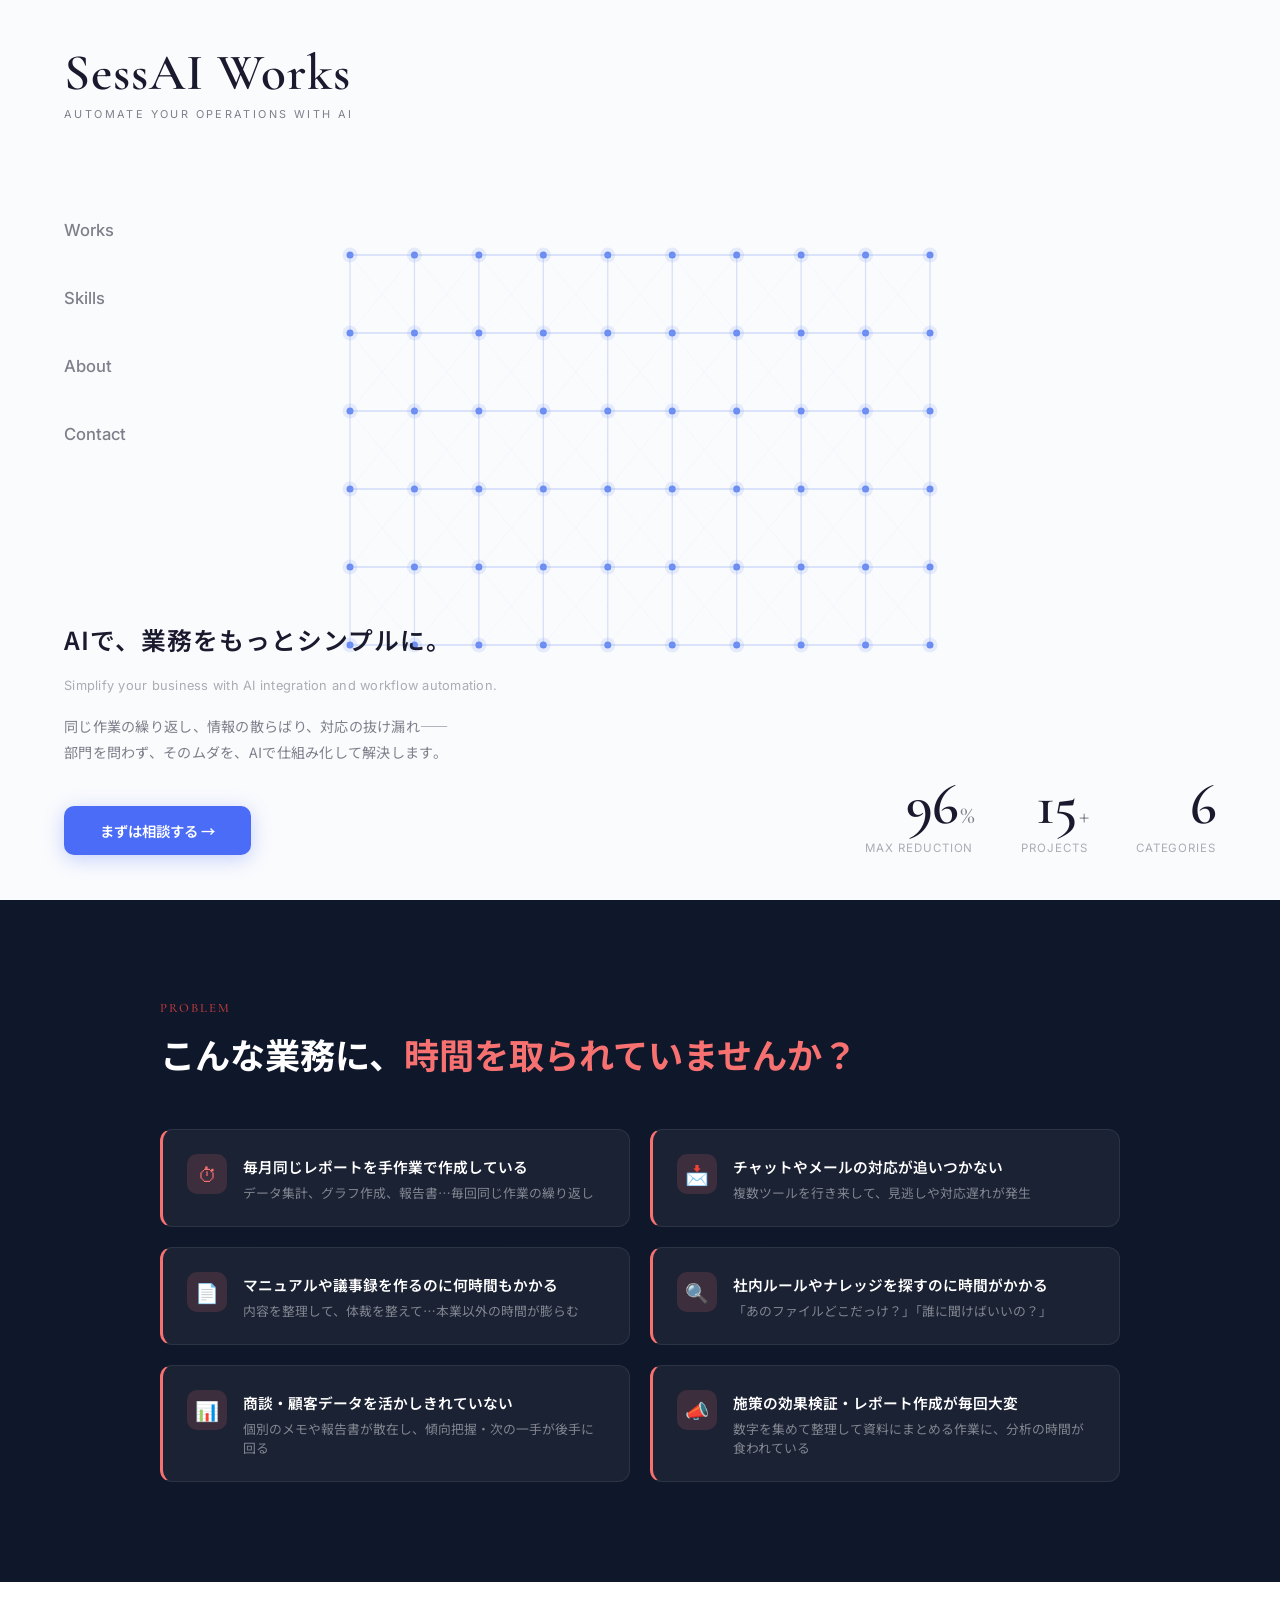
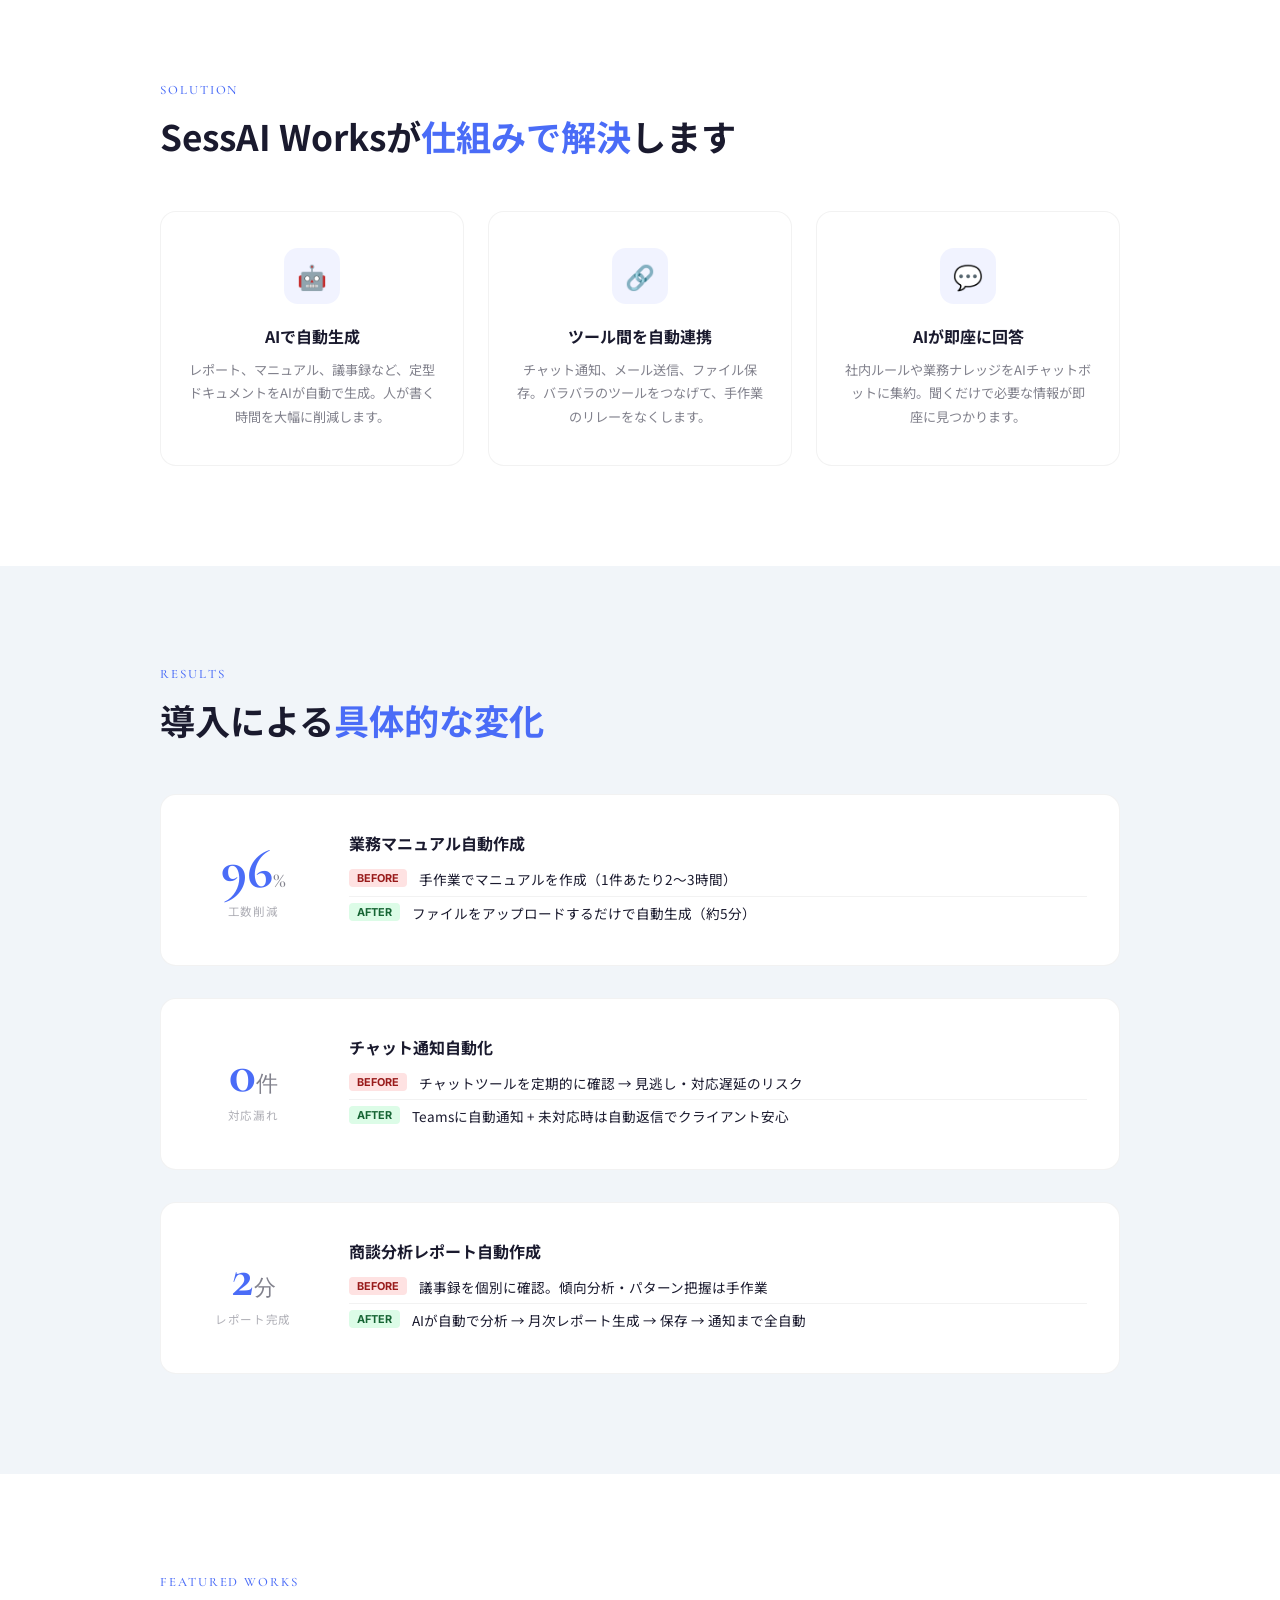
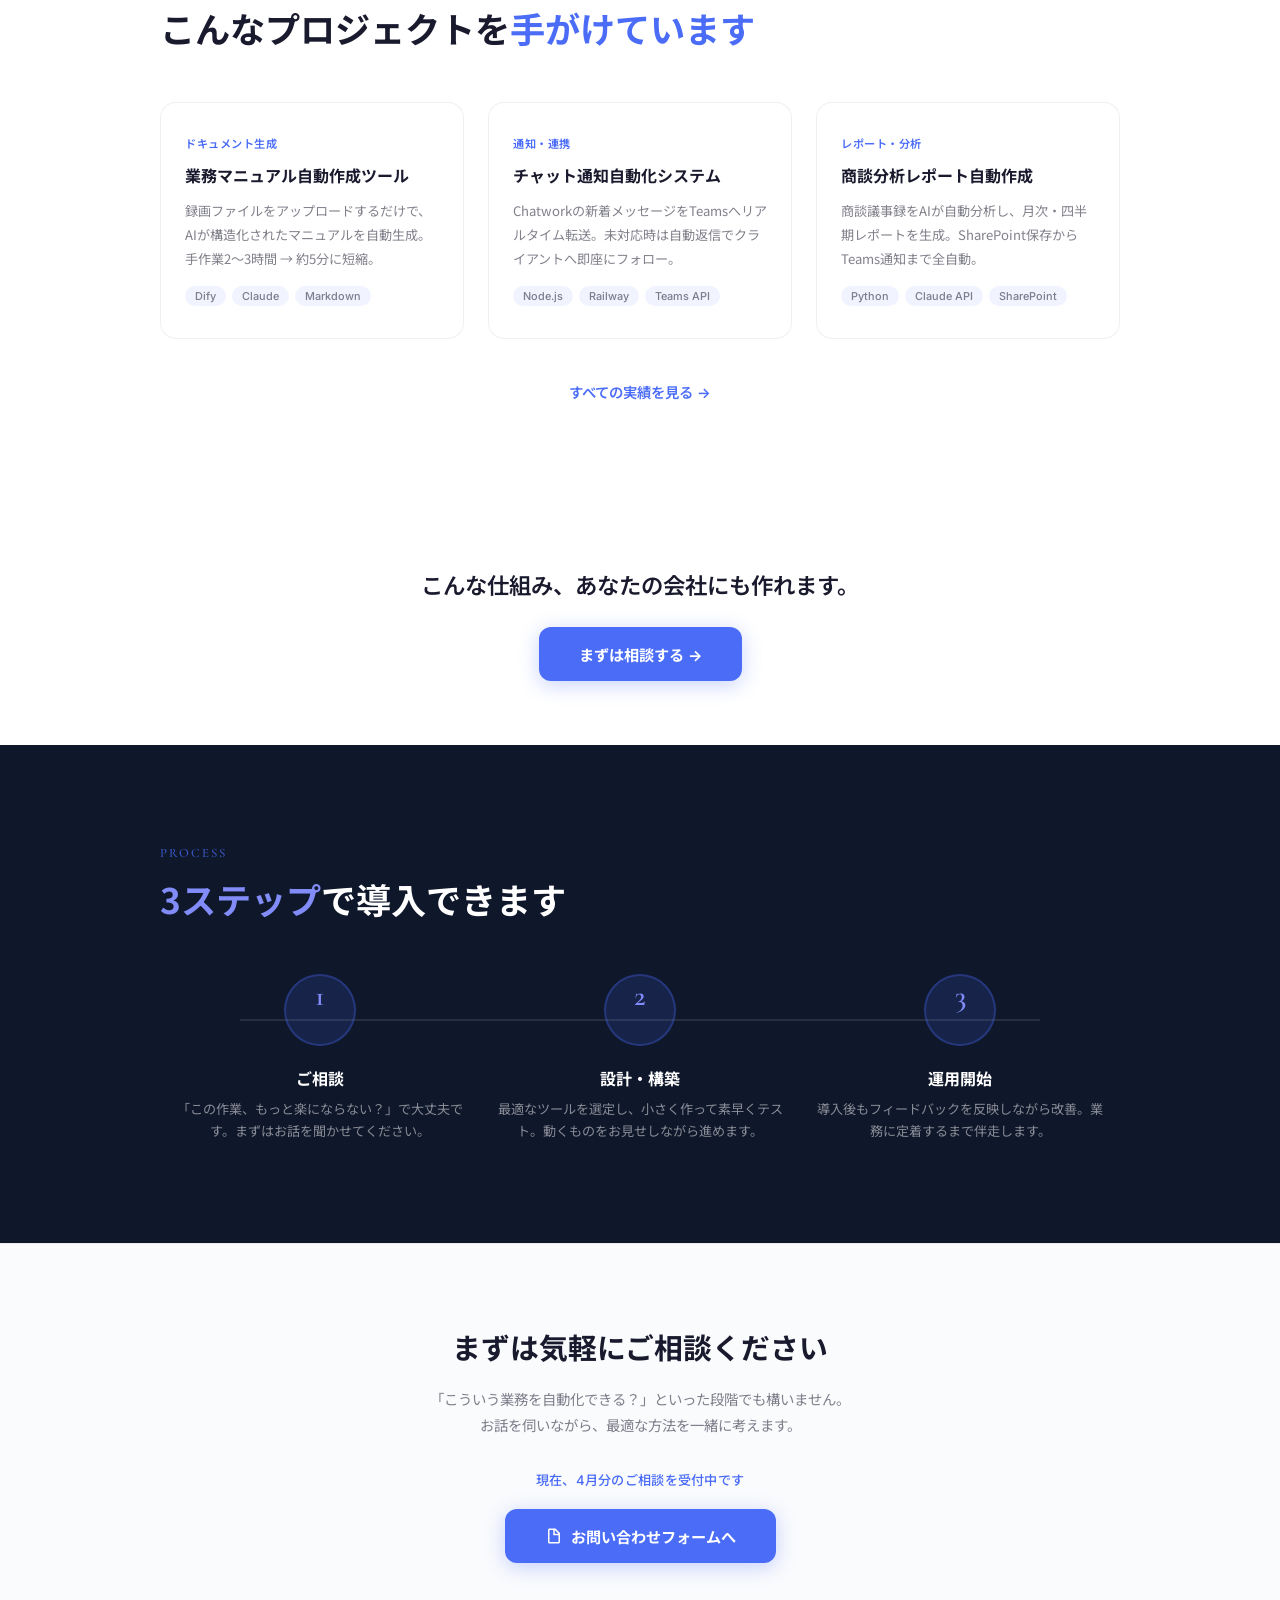
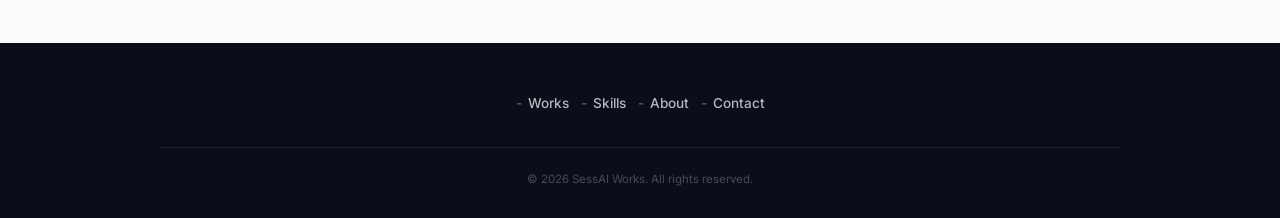
==== commit 835dd599: "SEO対策: sitemap.xml・robots.txt追加・canonical URL全ページ設定・JSON-LD構造化データ追加・見出し階層修正(about/contact) Co-Author" ====
--- a/index.html
+++ b/index.html
@@ -13,6 +13,7 @@
 <meta property="og:image" content="https://sessai-works.github.io/ogp.png">
 <meta property="og:site_name" content="SessAI Works">
 <meta property="og:locale" content="ja_JP">
+<link rel="canonical" href="https://sessai-works.github.io/">
 <meta name="twitter:card" content="summary_large_image">
 <meta name="twitter:title" content="SessAI Works — Automate your operations with AI">
 <meta name="twitter:description" content="同じ作業の繰り返し、情報の散らばり、対応の抜け漏れ。部門を問わず、そのムダをAIで仕組み化して解決します。">
@@ -22,6 +23,41 @@
 <link href="https://fonts.googleapis.com/css2?family=Cormorant+Garamond:wght@400;500;600;700&family=Noto+Sans+JP:wght@300;400;500;600;700&family=Inter:wght@300;400;500;600;700&display=swap" rel="stylesheet">
 <link rel="stylesheet" href="css/style.css">
 <link rel="stylesheet" href="css/lp.css">
+<script type="application/ld+json">
+{
+  "@context": "https://schema.org",
+  "@graph": [
+    {
+      "@type": "Organization",
+      "name": "SessAI Works",
+      "url": "https://sessai-works.github.io/",
+      "logo": "https://sessai-works.github.io/ogp.png",
+      "description": "AIやノーコードツールを活用した業務自動化の支援サービス",
+      "email": "sessai.works@gmail.com",
+      "sameAs": []
+    },
+    {
+      "@type": "WebSite",
+      "name": "SessAI Works",
+      "url": "https://sessai-works.github.io/",
+      "description": "同じ作業の繰り返し、情報の散らばり、対応の抜け漏れ。部門を問わず、そのムダをAIで仕組み化して解決します。",
+      "inLanguage": "ja"
+    },
+    {
+      "@type": "ProfessionalService",
+      "name": "SessAI Works",
+      "url": "https://sessai-works.github.io/",
+      "description": "AIやノーコードツールを活用した業務自動化の支援サービス",
+      "serviceType": ["業務自動化", "AI導入支援", "ワークフロー構築"],
+      "areaServed": "JP",
+      "availableChannel": {
+        "@type": "ServiceChannel",
+        "serviceUrl": "https://forms.gle/avxAvwP63AWKmj4L9"
+      }
+    }
+  ]
+}
+</script>
 <link rel="stylesheet" href="css/animations.css">
 </head>
 <body class="page-lp">
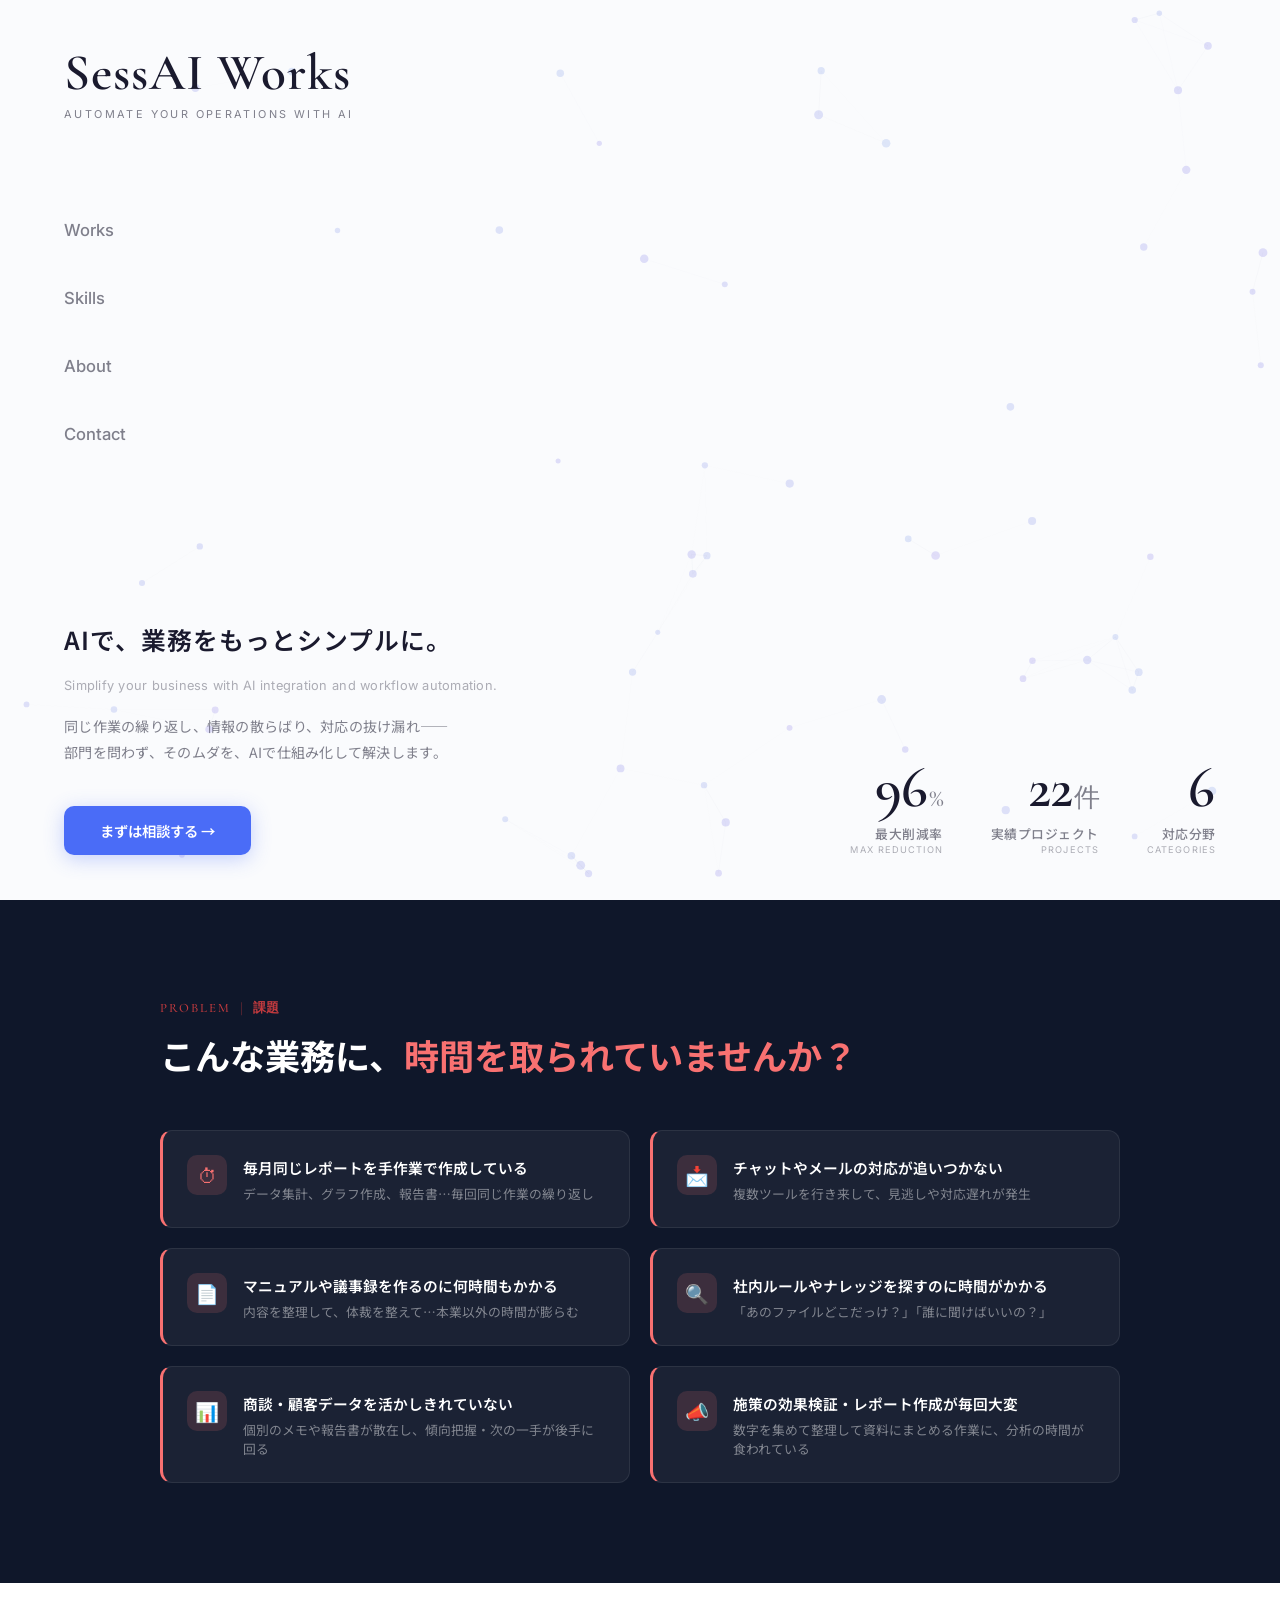
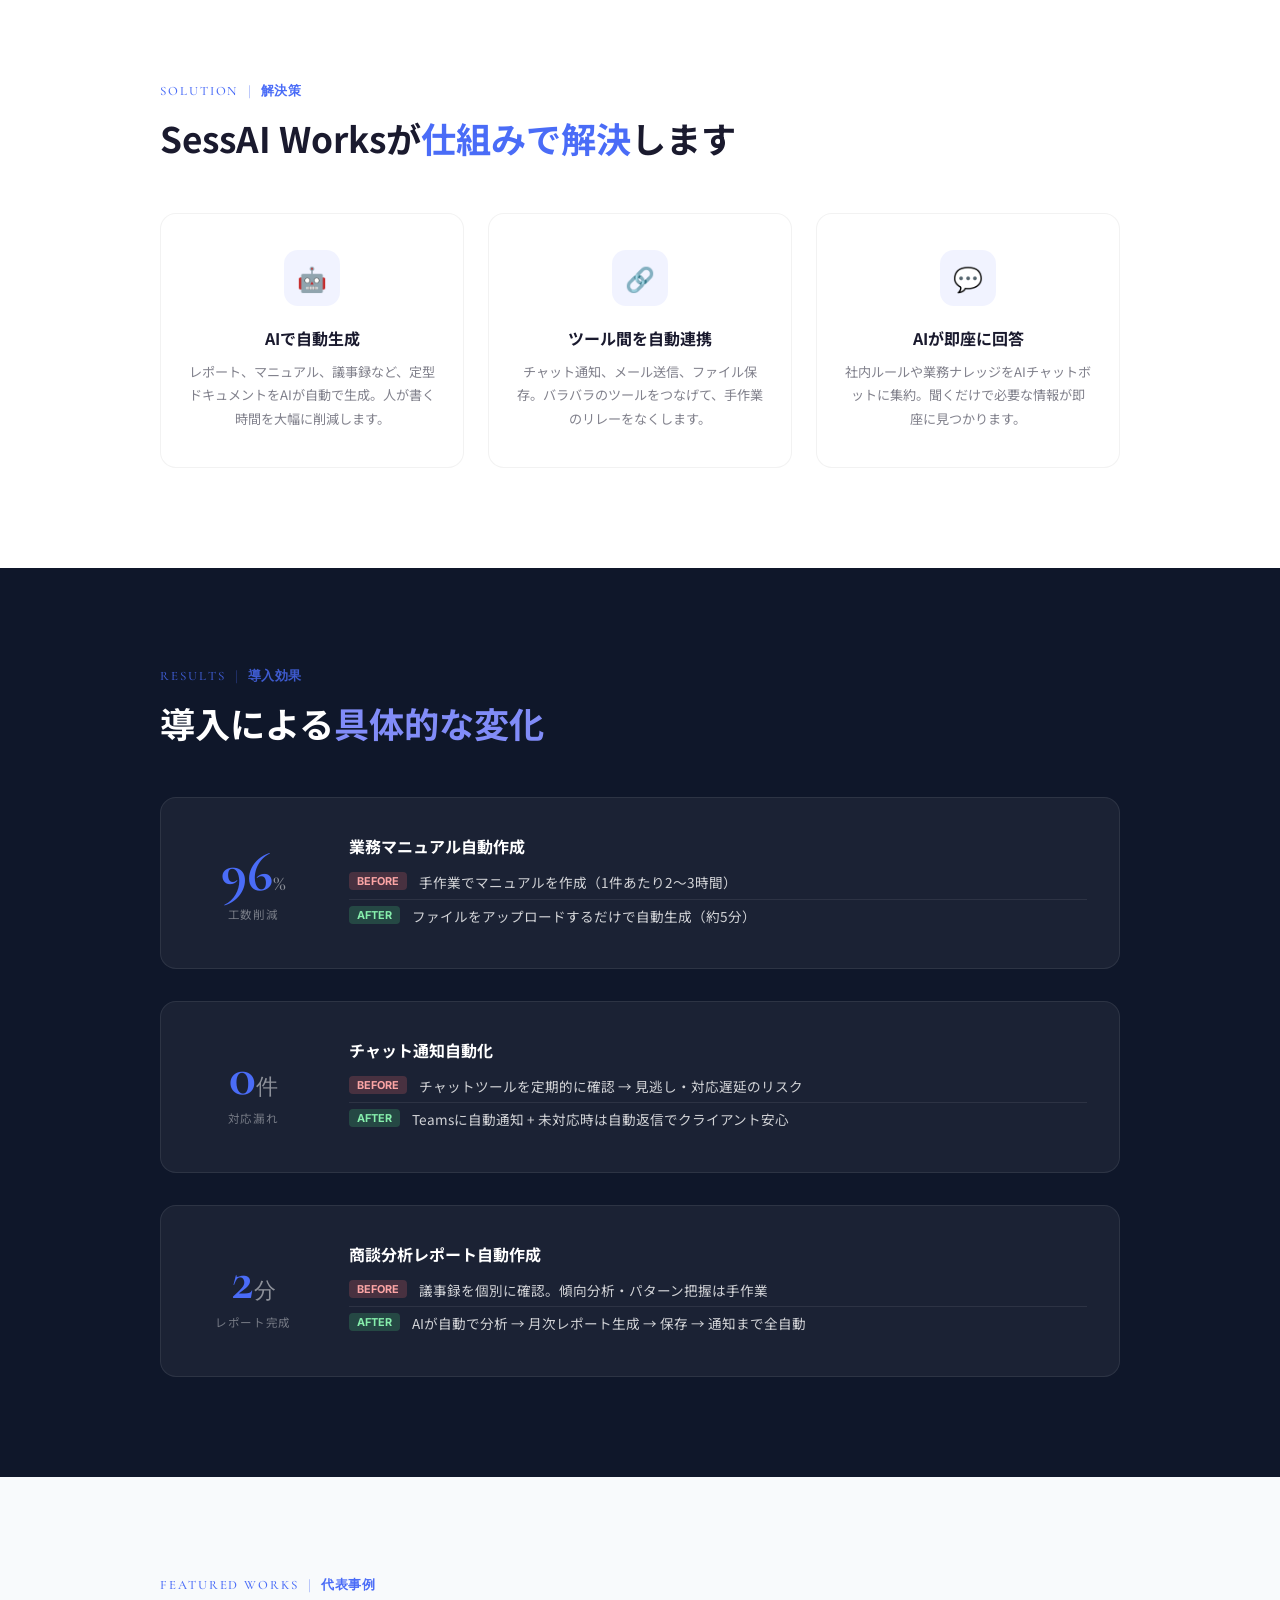
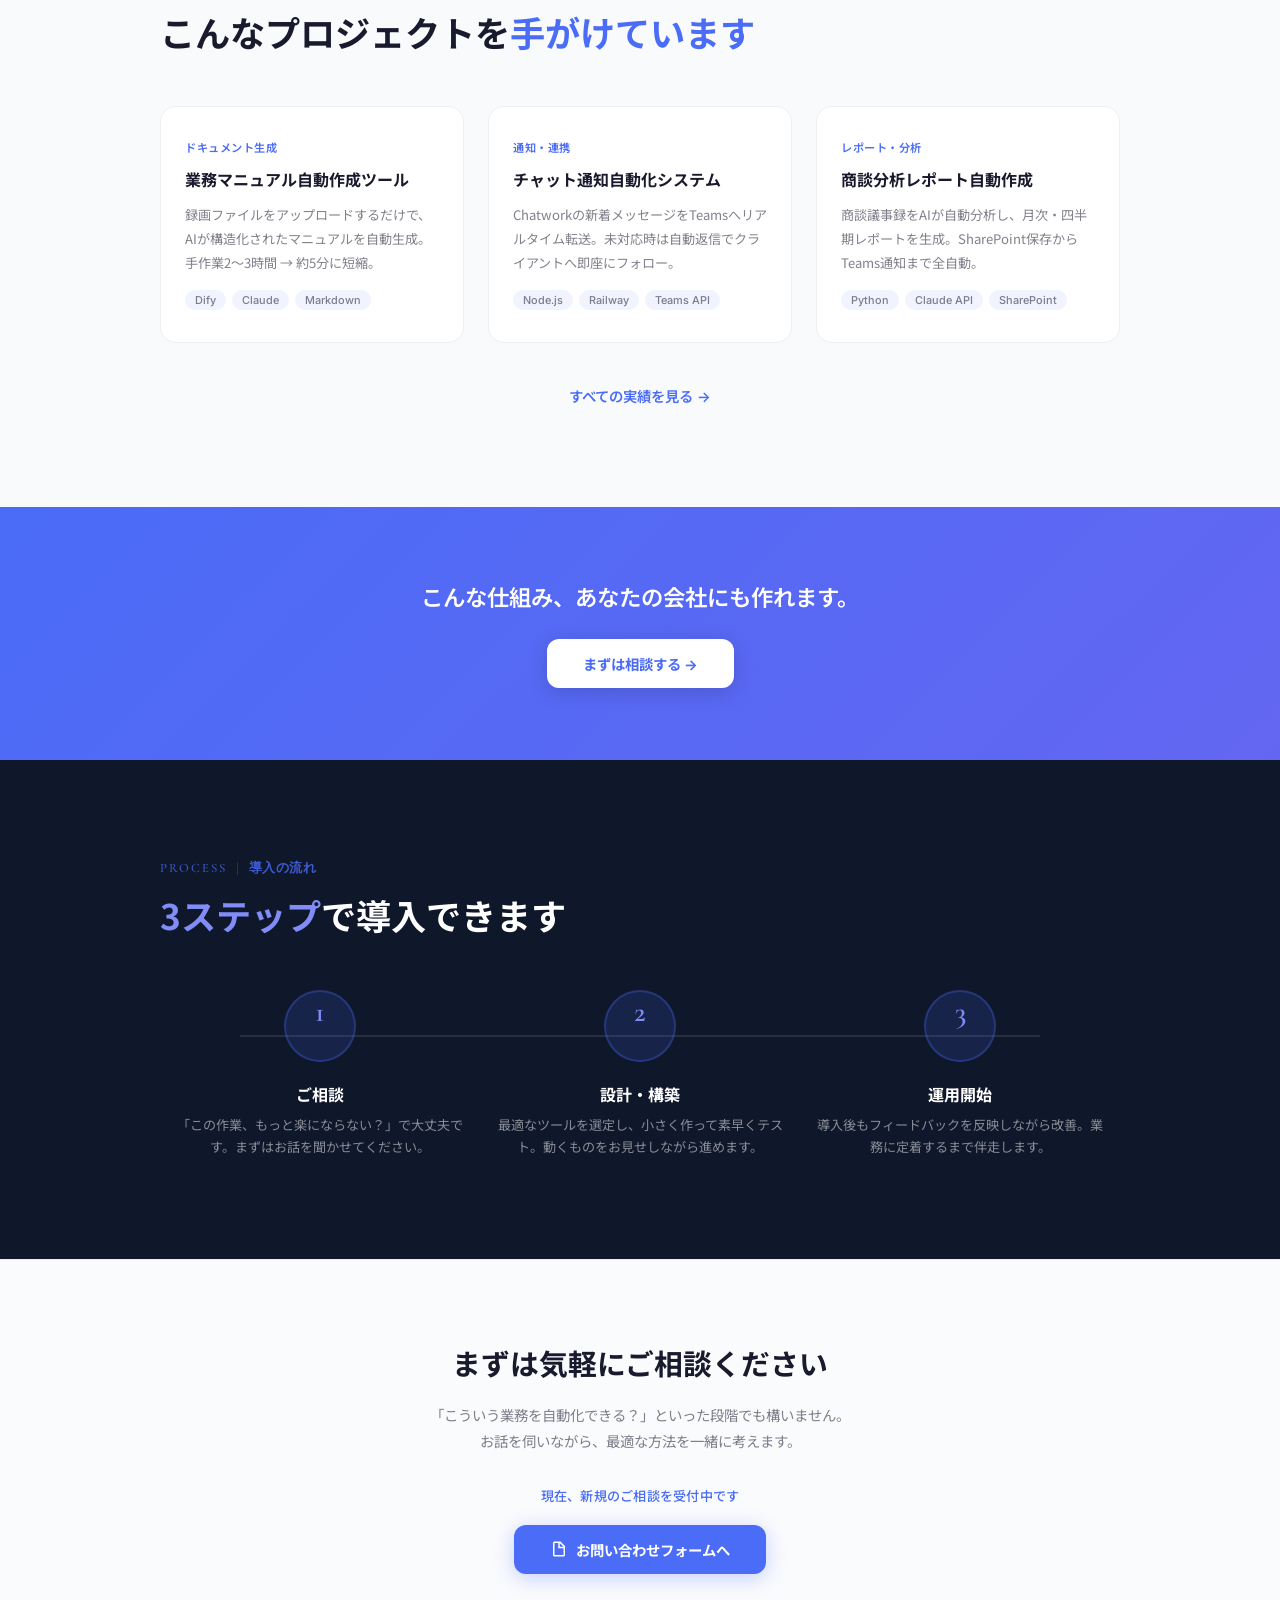
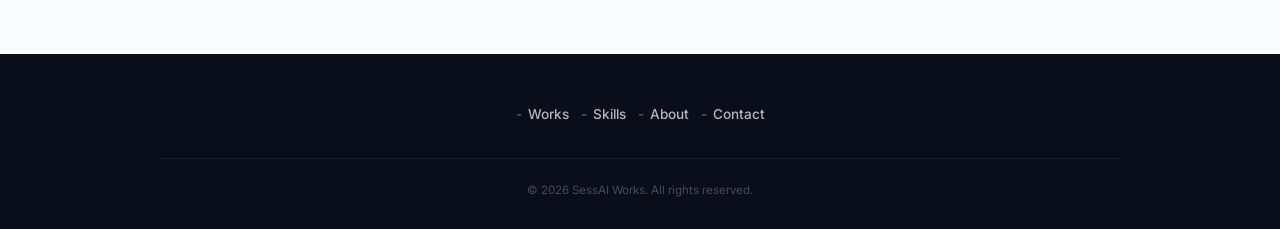
==== commit b3f0a4ef: "feat(site): 非エンジニア向けUI改善＋実績数字の自動化＋漏洩検査の多層化 - Worksカードを 分類バッジ→案件名→効果→ツール→詳しく見る に再構成   （説明文はモーダル先頭へ・効果" ====
--- a/index.html
+++ b/index.html
@@ -87,15 +87,15 @@
     <div class="home-numbers reveal-up" id="home-numbers">
       <div class="number-item">
         <span class="number-value" id="stat-reduction">96<span class="number-unit">%</span></span>
-        <span class="number-label">Max Reduction</span>
+        <span class="number-label">最大削減率<span class="number-label-en">Max Reduction</span></span>
       </div>
       <div class="number-item">
-        <span class="number-value" id="stat-projects">15<span class="number-unit">+</span></span>
-        <span class="number-label">Projects</span>
+        <span class="number-value" id="stat-projects">22<span class="number-unit">件</span></span>
+        <span class="number-label">実績プロジェクト<span class="number-label-en">Projects</span></span>
       </div>
       <div class="number-item">
         <span class="number-value" id="stat-categories">6</span>
-        <span class="number-label">Categories</span>
+        <span class="number-label">対応分野<span class="number-label-en">Categories</span></span>
       </div>
     </div>
     <a href="https://forms.gle/avxAvwP63AWKmj4L9" target="_blank" rel="noopener noreferrer" class="hero-cta-button reveal-up">まずは相談する →</a>
@@ -105,7 +105,7 @@
 <!-- ===== 1. PAIN POINTS — 課題提起 ===== -->
 <section class="lp-section lp-pain">
   <div class="lp-inner">
-    <p class="lp-section-label wipe-reveal">Problem</p>
+    <p class="lp-section-label wipe-reveal">Problem<span class="label-ja">課題</span></p>
     <h2 class="lp-section-title wipe-reveal">こんな業務に、<span class="accent">時間を取られていませんか？</span></h2>
     <div class="lp-pain-list stagger-children">
       <div class="lp-pain-item">
@@ -157,7 +157,7 @@
 <!-- ===== 2. SOLUTION — 解決策 ===== -->
 <section class="lp-section lp-solution">
   <div class="lp-inner">
-    <p class="lp-section-label wipe-reveal">Solution</p>
+    <p class="lp-section-label wipe-reveal">Solution<span class="label-ja">解決策</span></p>
     <h2 class="lp-section-title wipe-reveal">SessAI Worksが<br class="sp-only"><span class="accent">仕組みで解決</span>します</h2>
     <div class="lp-solution-grid stagger-children">
       <div class="lp-solution-card">
@@ -182,7 +182,7 @@
 <!-- ===== 3. RESULTS — Before/After 実績 ===== -->
 <section class="lp-section lp-results">
   <div class="lp-inner">
-    <p class="lp-section-label wipe-reveal">Results</p>
+    <p class="lp-section-label wipe-reveal">Results<span class="label-ja">導入効果</span></p>
     <h2 class="lp-section-title wipe-reveal">導入による<span class="accent">具体的な変化</span></h2>
     <div class="lp-results-grid" id="lp-results-grid">
       <!-- data.jsから動的に生成、フォールバックは下記 -->
@@ -244,7 +244,7 @@
 <!-- ===== Featured Works — 代表事例 ===== -->
 <section class="lp-section lp-featured">
   <div class="lp-inner">
-    <p class="lp-section-label wipe-reveal">Featured Works</p>
+    <p class="lp-section-label wipe-reveal">Featured Works<span class="label-ja">代表事例</span></p>
     <h2 class="lp-section-title wipe-reveal">こんなプロジェクトを<span class="accent">手がけています</span></h2>
     <div class="lp-featured-grid stagger-children">
       <div class="lp-featured-card">
@@ -289,7 +289,7 @@
 <!-- ===== 4. PROCESS — 導入の流れ（ダーク背景） ===== -->
 <section class="lp-section lp-process">
   <div class="lp-inner">
-    <p class="lp-section-label wipe-reveal">Process</p>
+    <p class="lp-section-label wipe-reveal">Process<span class="label-ja">導入の流れ</span></p>
     <h2 class="lp-section-title wipe-reveal"><span class="accent">3ステップ</span>で導入できます</h2>
     <div class="lp-process-steps stagger-children">
       <div class="lp-process-step">
@@ -316,7 +316,7 @@
   <div class="lp-inner">
     <h2 class="lp-cta-title reveal-up">まずは気軽にご相談ください</h2>
     <p class="lp-cta-desc reveal-up">「こういう業務を自動化できる？」といった段階でも構いません。<br>お話を伺いながら、最適な方法を一緒に考えます。</p>
-    <p class="lp-cta-availability reveal-up">現在、4月分のご相談を受付中です</p>
+    <p class="lp-cta-availability reveal-up">現在、新規のご相談を受付中です</p>
     <a href="https://forms.gle/avxAvwP63AWKmj4L9" target="_blank" rel="noopener noreferrer" class="lp-cta-button reveal-up">
       <svg viewBox="0 0 24 24"><path d="M14 2H6c-1.1 0-2 .9-2 2v16c0 1.1.9 2 2 2h12c1.1 0 2-.9 2-2V8l-6-6zm-1 2l5 5h-5V4zM6 20V4h5v7h7v9H6z"/></svg>
       お問い合わせフォームへ
--- a/css/style.css
+++ b/css/style.css
@@ -226,12 +226,24 @@
 
 .number-label {
   font-family: var(--font-sans);
-  font-size: clamp(0.65rem, 0.9vw, 0.75rem);
+  font-size: clamp(0.72rem, 1vw, 0.82rem);
+  font-weight: 500;
+  color: var(--color-text-secondary);
+  margin-top: 6px;
+  letter-spacing: 0.04em;
+  text-transform: none;
+  text-align: right;
+}
+
+/* English sub-line under the Japanese number label (kept small = decorative) */
+.number-label-en {
+  display: block;
+  font-size: 0.72em;
   font-weight: 400;
   color: var(--color-text-tertiary);
-  margin-top: 6px;
-  letter-spacing: 0.08em;
+  letter-spacing: 0.12em;
   text-transform: uppercase;
+  margin-top: 1px;
 }
 
 /* --- Animations --- */
@@ -262,10 +274,10 @@
   .sp-only { display: inline; }
 
   .hero-cta-button {
-    width: 100%;
+    width: auto;
     justify-content: center;
-    padding: 16px 24px;
-    font-size: 0.92rem;
+    padding: 14px 36px;
+    font-size: 0.9rem;
   }
 
   .home-bottom {
--- a/css/lp.css
+++ b/css/lp.css
@@ -1,6 +1,6 @@
 /* ============================================================
    SessAI Works — Landing Page Sections
-   Visual rhythm: light → light → light → DARK → ACCENT
+   Visual rhythm: DARK → light → DARK → light → ACCENT → DARK → light → DARK
    ============================================================ */
 
 /* --- Shared LP Section --- */
@@ -23,6 +23,20 @@
   letter-spacing: 0.15em;
   text-transform: uppercase;
   margin-bottom: 12px;
+}
+
+/* Japanese gloss appended after the English section label (e.g. PROBLEM｜課題).
+   English keeps its decorative uppercase tone; the JP part is plain and readable. */
+.lp-section-label .label-ja {
+  text-transform: none;
+  letter-spacing: 0.04em;
+  font-weight: 600;
+}
+.lp-section-label .label-ja::before {
+  content: "｜";
+  margin: 0 0.35em;
+  opacity: 0.45;
+  font-weight: 400;
 }
 
 .lp-section-title {
@@ -185,10 +199,23 @@
 
 /* ============================================================
    3. RESULTS — Before/After 実績
-   White bg, big numbers, dramatic contrast
+   DARK bg — big numbers glow against dark
    ============================================================ */
 .lp-results {
-  background: #f1f5f9;
+  background: #0f172a;
+  color: #fff;
+}
+
+.lp-results .lp-section-label {
+  color: rgba(74, 108, 247, 0.8);
+}
+
+.lp-results .lp-section-title {
+  color: #fff;
+}
+
+.lp-results .lp-section-title .accent {
+  color: #818cf8;
 }
 
 .lp-results-grid {
@@ -198,19 +225,20 @@
 }
 
 .lp-result-item {
-  background: #fff;
+  background: rgba(255, 255, 255, 0.05);
   border-radius: 16px;
   padding: 36px 32px;
-  border: 1px solid rgba(0, 0, 0, 0.05);
+  border: 1px solid rgba(255, 255, 255, 0.08);
   display: flex;
   align-items: center;
   gap: 36px;
-  transition: transform 0.3s ease, box-shadow 0.3s ease;
+  transition: transform 0.3s ease, box-shadow 0.3s ease, background 0.3s ease;
 }
 
 .lp-result-item:hover {
   transform: translateY(-3px);
-  box-shadow: 0 16px 40px rgba(0, 0, 0, 0.06);
+  background: rgba(255, 255, 255, 0.08);
+  box-shadow: 0 16px 40px rgba(0, 0, 0, 0.3);
 }
 
 .lp-result-number {
@@ -230,13 +258,13 @@
 .lp-result-number .unit {
   font-size: 0.4em;
   font-weight: 400;
-  color: var(--color-text-secondary);
+  color: rgba(255, 255, 255, 0.5);
 }
 
 .lp-result-number .label {
   font-family: var(--font-sans);
   font-size: 0.72rem;
-  color: var(--color-text-tertiary);
+  color: rgba(255, 255, 255, 0.4);
   margin-top: 6px;
   letter-spacing: 0.05em;
 }
@@ -248,7 +276,7 @@
 .lp-result-body h3 {
   font-size: 1rem;
   font-weight: 700;
-  color: var(--color-text);
+  color: #fff;
   margin-bottom: 8px;
 }
 
@@ -260,7 +288,7 @@
 }
 
 .lp-result-ba + .lp-result-ba {
-  border-top: 1px solid rgba(0, 0, 0, 0.05);
+  border-top: 1px solid rgba(255, 255, 255, 0.08);
 }
 
 .lp-result-ba-tag {
@@ -274,20 +302,21 @@
   flex-shrink: 0;
 }
 
-.lp-result-ba-tag.before { background: #fee2e2; color: #991b1b; }
-.lp-result-ba-tag.after { background: #dcfce7; color: #166534; }
+.lp-result-ba-tag.before { background: rgba(248, 113, 113, 0.2); color: #fca5a5; }
+.lp-result-ba-tag.after { background: rgba(74, 222, 128, 0.2); color: #86efac; }
 
 .lp-result-ba-text {
   font-size: 0.85rem;
-  color: var(--color-text);
+  color: rgba(255, 255, 255, 0.8);
   line-height: 1.5;
 }
 
 /* ============================================================
    Featured Works — 代表事例
+   Subtle gray — contrast after dark Results
    ============================================================ */
 .lp-featured {
-  background: #fff;
+  background: #f8fafc;
 }
 
 .lp-featured-grid {
@@ -370,24 +399,33 @@
 }
 
 /* ============================================================
-   Mid CTA — Results直後
+   Mid CTA — Accent gradient for strong conversion moment
    ============================================================ */
 .lp-mid-cta {
-  background: #fff;
-  text-align: center;
-  padding: 64px 24px;
+  background: linear-gradient(135deg, #4a6cf7 0%, #6366f1 100%);
+  text-align: center;
+  padding: 72px 24px;
   position: relative;
   z-index: 10;
 }
-
 
 .lp-mid-cta-text {
   font-family: var(--font-body);
   font-size: clamp(1.1rem, 2vw, 1.4rem);
   font-weight: 600;
-  color: var(--color-text);
+  color: #fff;
   margin-bottom: 24px;
   line-height: 1.6;
+}
+
+.lp-mid-cta .lp-cta-button {
+  background: #fff;
+  color: #4a6cf7;
+  box-shadow: 0 4px 20px rgba(0, 0, 0, 0.15);
+}
+
+.lp-mid-cta .lp-cta-button:hover {
+  box-shadow: 0 8px 32px rgba(0, 0, 0, 0.25);
 }
 
 /* ============================================================
@@ -517,9 +555,9 @@
   background: var(--color-accent);
   color: #fff;
   font-family: var(--font-sans);
-  font-size: 0.95rem;
-  font-weight: 700;
-  padding: 16px 40px;
+  font-size: 0.9rem;
+  font-weight: 700;
+  padding: 14px 36px;
   border-radius: 12px;
   border: none;
   cursor: pointer;
